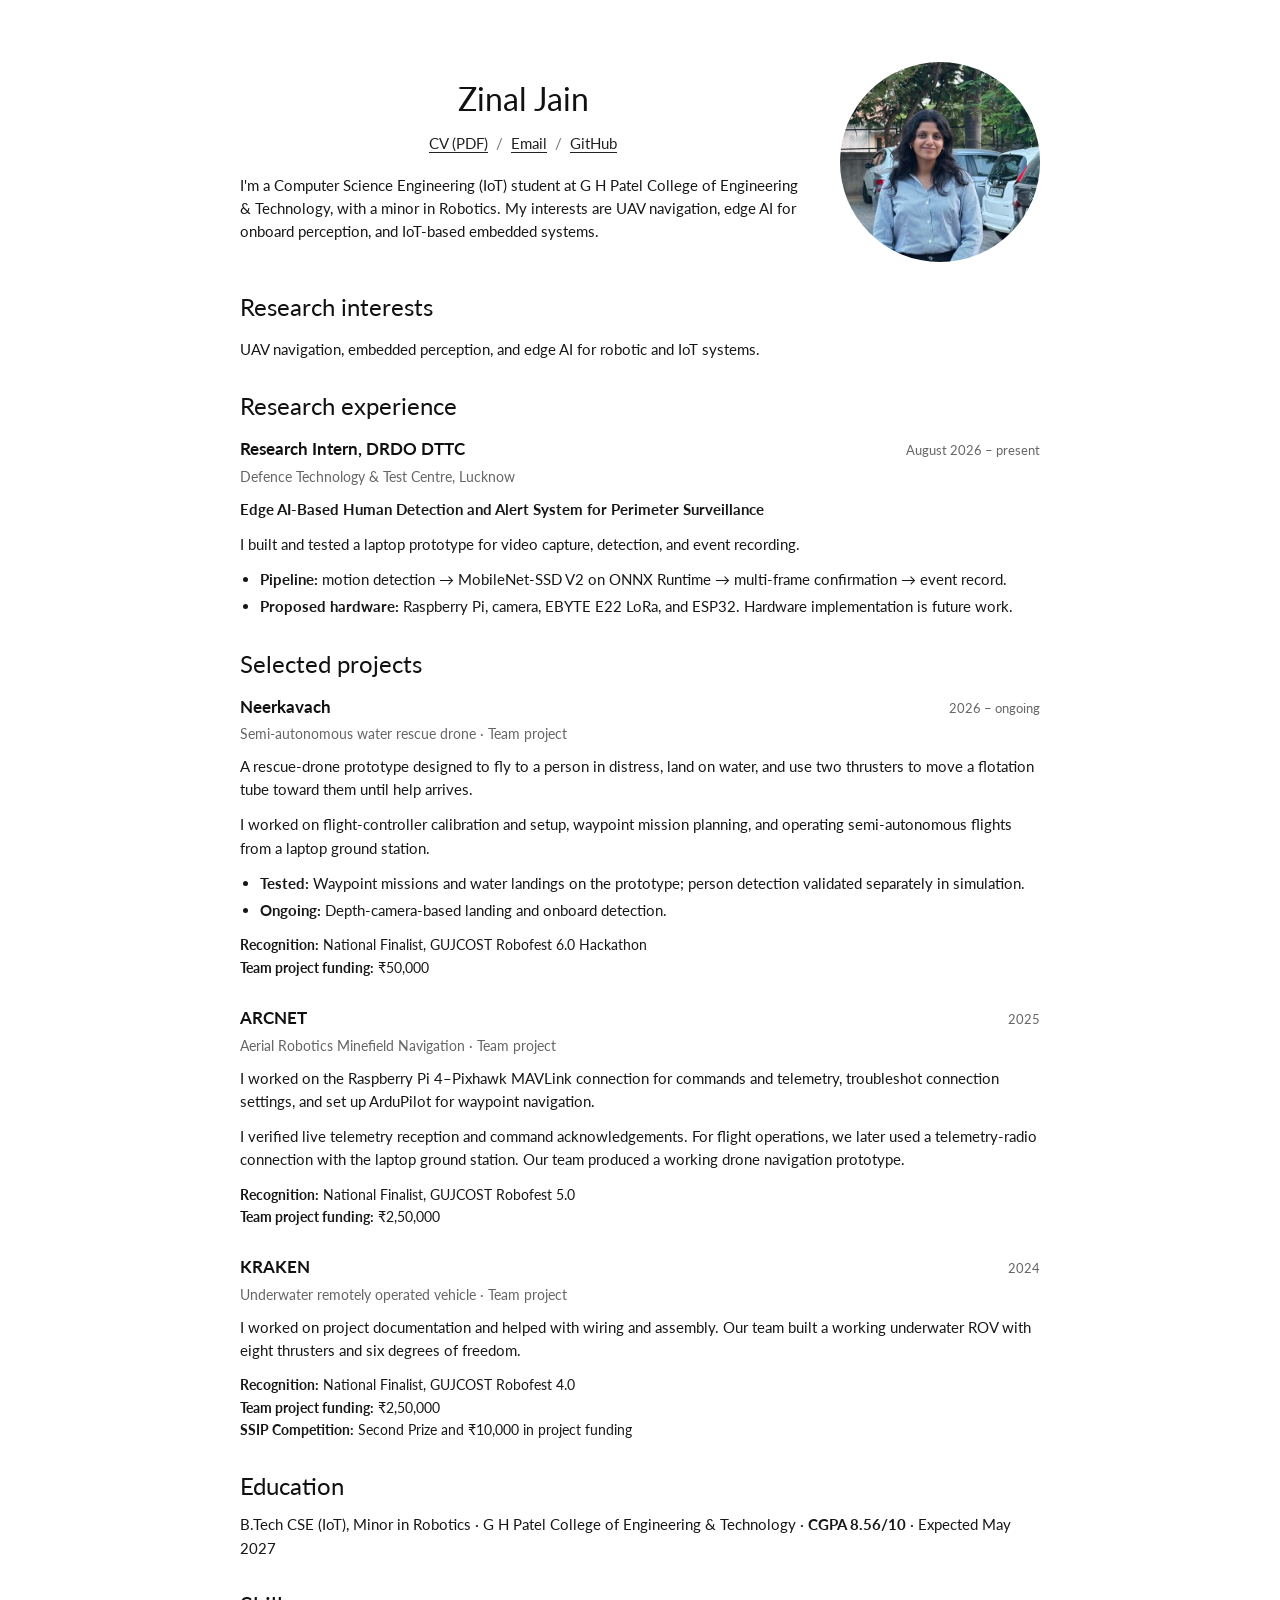
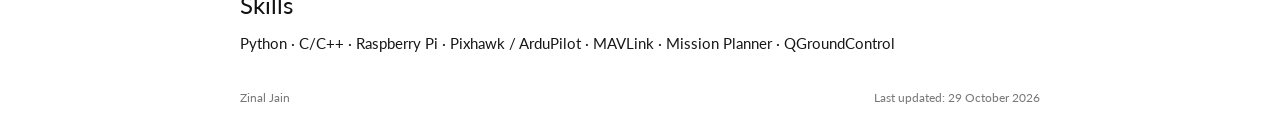
==== index.html @ 5409e368 "Publish academic portfolio" ====
<!doctype html>
<html lang="en"><head><meta charset="utf-8"><meta name="viewport" content="width=device-width, initial-scale=1"><title>Zinal Jain | Robotics, Embedded Systems &amp; IoT</title><meta name="description" content="Zinal Jain, Computer Science Engineering (IoT) student. Research experience in edge AI and projects in UAV navigation and underwater robotics."><link rel="preconnect" href="https://fonts.googleapis.com"><link rel="preconnect" href="https://fonts.gstatic.com" crossorigin><link href="https://fonts.googleapis.com/css2?family=Lato:wght@400;700&display=swap" rel="stylesheet"><link rel="stylesheet" href="style.css"></head>
<body><main>
<section class="intro" aria-label="About me"><div class="intro-text">
<h1>Zinal Jain</h1>
<div class="contact-links"><a href="Zinal_Jain_CV.pdf" download>CV (PDF)</a><span aria-hidden="true"> / </span><a href="mailto:zinalj1605@gmail.com">Email</a><span aria-hidden="true"> / </span><a href="https://github.com/zinaljain" target="_blank" rel="noopener noreferrer">GitHub</a></div>
<p>I'm a Computer Science Engineering (IoT) student at G H Patel College of Engineering &amp; Technology, with a minor in Robotics. My interests are UAV navigation, edge AI for onboard perception, and IoT-based embedded systems.</p>
</div><div class="portrait-frame"><img src="zinal-jain-original.jpg" alt="Zinal Jain" width="960" height="1280"></div></section>
<section><h2>Research interests</h2><p>UAV navigation, embedded perception, and edge AI for robotic and IoT systems.</p></section>
<section><h2>Research experience</h2>
<article><div class="entry-heading"><h3>Research Intern, DRDO DTTC</h3><span>August 2026 – present</span></div><p class="subheading">Defence Technology &amp; Test Centre, Lucknow</p>
<p><strong>Edge AI-Based Human Detection and Alert System for Perimeter Surveillance</strong></p>
<p>I built and tested a laptop prototype for video capture, detection, and event recording.</p>
<ul><li><strong>Pipeline:</strong> motion detection → MobileNet-SSD V2 on ONNX Runtime → multi-frame confirmation → event record.</li><li><strong>Proposed hardware:</strong> Raspberry Pi, camera, EBYTE E22 LoRa, and ESP32. Hardware implementation is future work.</li></ul></article></section>
<section><h2>Selected projects</h2>
<article><div class="entry-heading"><h3>Neerkavach</h3><span>2026 – ongoing</span></div><p class="subheading">Semi-autonomous water rescue drone · Team project</p>
<p>A rescue-drone prototype designed to fly to a person in distress, land on water, and use two thrusters to move a flotation tube toward them until help arrives.</p>
<p>I worked on flight-controller calibration and setup, waypoint mission planning, and operating semi-autonomous flights from a laptop ground station.</p>
<ul class="project-status"><li><strong>Tested:</strong> Waypoint missions and water landings on the prototype; person detection validated separately in simulation.</li><li><strong>Ongoing:</strong> Depth-camera-based landing and onboard detection.</li></ul>
<p class="recognition"><strong>Recognition:</strong> National Finalist, GUJCOST Robofest 6.0 Hackathon<br><strong>Team project funding:</strong> ₹50,000</p></article>
<article><div class="entry-heading"><h3>ARCNET</h3><span>2025</span></div><p class="subheading">Aerial Robotics Minefield Navigation · Team project</p>
<p>I worked on the Raspberry Pi 4–Pixhawk MAVLink connection for commands and telemetry, troubleshot connection settings, and set up ArduPilot for waypoint navigation.</p>
<p>I verified live telemetry reception and command acknowledgements. For flight operations, we later used a telemetry-radio connection with the laptop ground station. Our team produced a working drone navigation prototype.</p>
<p class="recognition"><strong>Recognition:</strong> National Finalist, GUJCOST Robofest 5.0<br><strong>Team project funding:</strong> ₹2,50,000</p></article>
<article><div class="entry-heading"><h3>KRAKEN</h3><span>2024</span></div><p class="subheading">Underwater remotely operated vehicle · Team project</p>
<p>I worked on project documentation and helped with wiring and assembly. Our team built a working underwater ROV with eight thrusters and six degrees of freedom.</p>
<p class="recognition"><strong>Recognition:</strong> National Finalist, GUJCOST Robofest 4.0<br><strong>Team project funding:</strong> ₹2,50,000<br><strong>SSIP Competition:</strong> Second Prize and ₹10,000 in project funding</p></article></section>
<section class="compact"><h2>Education</h2><p>B.Tech CSE (IoT), Minor in Robotics · G H Patel College of Engineering &amp; Technology · <strong>CGPA 8.56/10</strong> · Expected May 2027</p></section>
<section class="compact"><h2>Skills</h2><p>Python · C/C++ · Raspberry Pi · Pixhawk / ArduPilot · MAVLink · Mission Planner · QGroundControl</p></section>
</main><footer><span>Zinal Jain</span><span>Last updated: 29 October 2026</span></footer></body></html>
---- style.css ----
*{box-sizing:border-box}html{color-scheme:light}body{background:#fff;color:#171717;margin:0;font:15px/1.55 Lato,Verdana,Helvetica,Arial,sans-serif}main{width:min(100%,850px);margin:62px auto 34px;padding:0 25px}h1,h2,h3{font-weight:400;color:#111}h1{font-size:32px;line-height:1.2;margin:0 0 13px;text-align:center}h2{font-size:24px;line-height:1.25;margin:0 0 16px}h3{font-size:17px;font-weight:700;line-height:1.45;margin:0 0 4px}p{margin:0 0 12px}a,a:visited{color:#222;text-decoration:underline;text-underline-offset:3px;text-decoration-thickness:1px}a:hover{color:#555}a:focus-visible{outline:2px solid #555;outline-offset:4px}.intro{display:grid;grid-template-columns:minmax(0,1fr) 200px;gap:34px;align-items:center;margin-bottom:30px}.intro-text p:last-child{margin:0}.contact-links{display:flex;justify-content:center;align-items:baseline;gap:8px;flex-wrap:wrap;margin:0 0 19px;font-size:15px}.contact-links span{color:#777}.portrait-frame{position:relative;width:200px;height:200px;overflow:hidden;border-radius:50%}.portrait-frame img{width:100%;height:100%;object-fit:cover;transform:scale(2);transform-origin:47% 62%}section{margin-bottom:30px}.entry-heading{display:flex;justify-content:space-between;align-items:baseline;gap:20px}.entry-heading>span{font-size:13px;color:#666;white-space:nowrap}.subheading{font-size:14px;color:#656565;margin-bottom:10px}article{margin-bottom:27px}article:last-child{margin-bottom:0}ul{padding-left:20px;margin:0 0 12px}li{margin-bottom:4px}.recognition{font-size:14px;margin:12px 0 0;line-height:1.6}.recognition strong{font-weight:700}.compact h2{margin-bottom:12px}.certifications{font-size:13px;color:#555}.compact p:last-child{margin-bottom:0}footer{width:min(100%,850px);margin:0 auto;padding:0 25px 26px;display:flex;justify-content:space-between;gap:16px;flex-wrap:wrap;color:#777;font-size:12px}@media(max-width:650px){main{margin:28px auto 25px;padding:0 22px}.intro{grid-template-columns:1fr;gap:19px;margin-bottom:25px}.intro-text{order:2}.portrait-frame{order:1;width:155px;height:155px;margin:auto}h1{font-size:30px}.contact-links{margin-bottom:17px}.entry-heading{display:block}.entry-heading>span{display:block;margin-bottom:6px}.subheading{margin-bottom:10px}h2{font-size:22px}.intro p{font-size:15px}.recognition{font-size:13px}footer{padding:0 22px 22px}.compact p{overflow-wrap:anywhere}}@media print{main{margin-top:20px}article{break-inside:avoid}a{color:inherit}}
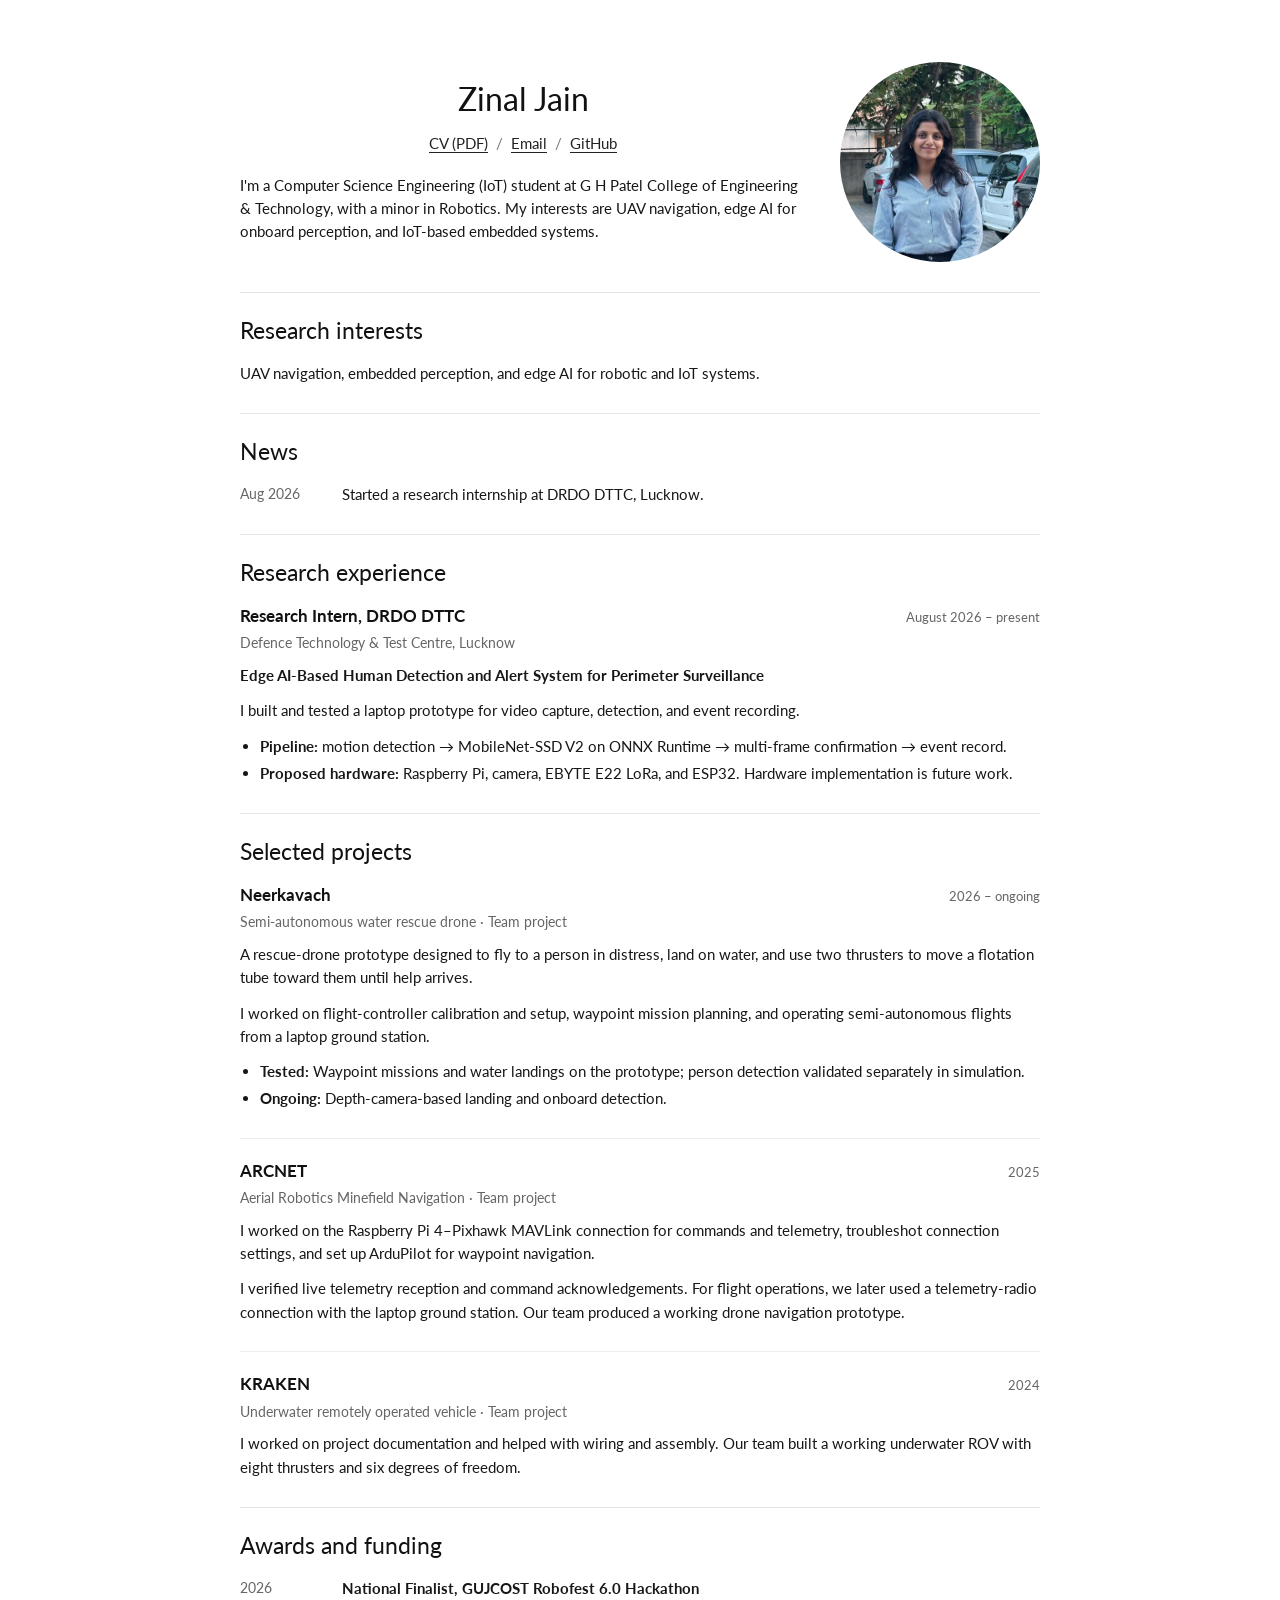
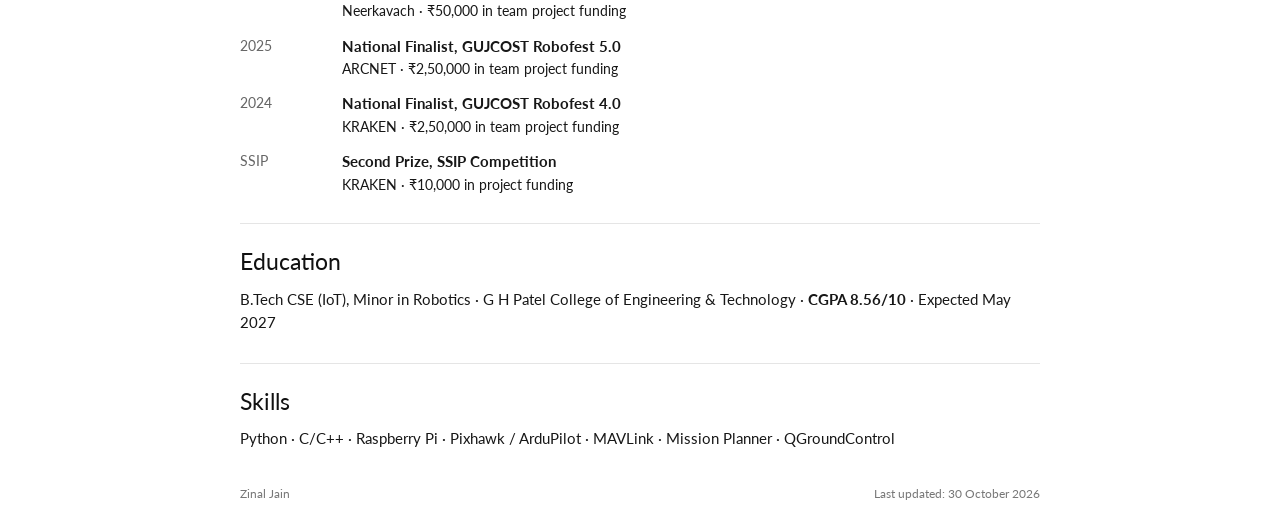
==== commit 40fd2c0c: "Separate news, projects, awards and funding" ====
--- a/index.html
+++ b/index.html
@@ -7,6 +7,8 @@
 <p>I'm a Computer Science Engineering (IoT) student at G H Patel College of Engineering &amp; Technology, with a minor in Robotics. My interests are UAV navigation, edge AI for onboard perception, and IoT-based embedded systems.</p>
 </div><div class="portrait-frame"><img src="zinal-jain-original.jpg" alt="Zinal Jain" width="960" height="1280"></div></section>
 <section><h2>Research interests</h2><p>UAV navigation, embedded perception, and edge AI for robotic and IoT systems.</p></section>
+<section class="news" aria-labelledby="news-heading"><h2 id="news-heading">News</h2>
+<dl class="dated-list"><div><dt>Aug 2026</dt><dd>Started a research internship at DRDO DTTC, Lucknow.</dd></div></dl></section>
 <section><h2>Research experience</h2>
 <article><div class="entry-heading"><h3>Research Intern, DRDO DTTC</h3><span>August 2026 – present</span></div><p class="subheading">Defence Technology &amp; Test Centre, Lucknow</p>
 <p><strong>Edge AI-Based Human Detection and Alert System for Perimeter Surveillance</strong></p>
@@ -17,16 +19,24 @@
 <p>A rescue-drone prototype designed to fly to a person in distress, land on water, and use two thrusters to move a flotation tube toward them until help arrives.</p>
 <p>I worked on flight-controller calibration and setup, waypoint mission planning, and operating semi-autonomous flights from a laptop ground station.</p>
 <ul class="project-status"><li><strong>Tested:</strong> Waypoint missions and water landings on the prototype; person detection validated separately in simulation.</li><li><strong>Ongoing:</strong> Depth-camera-based landing and onboard detection.</li></ul>
-<p class="recognition"><strong>Recognition:</strong> National Finalist, GUJCOST Robofest 6.0 Hackathon<br><strong>Team project funding:</strong> ₹50,000</p></article>
+</article>
 <article><div class="entry-heading"><h3>ARCNET</h3><span>2025</span></div><p class="subheading">Aerial Robotics Minefield Navigation · Team project</p>
 <p>I worked on the Raspberry Pi 4–Pixhawk MAVLink connection for commands and telemetry, troubleshot connection settings, and set up ArduPilot for waypoint navigation.</p>
 <p>I verified live telemetry reception and command acknowledgements. For flight operations, we later used a telemetry-radio connection with the laptop ground station. Our team produced a working drone navigation prototype.</p>
-<p class="recognition"><strong>Recognition:</strong> National Finalist, GUJCOST Robofest 5.0<br><strong>Team project funding:</strong> ₹2,50,000</p></article>
+</article>
 <article><div class="entry-heading"><h3>KRAKEN</h3><span>2024</span></div><p class="subheading">Underwater remotely operated vehicle · Team project</p>
 <p>I worked on project documentation and helped with wiring and assembly. Our team built a working underwater ROV with eight thrusters and six degrees of freedom.</p>
-<p class="recognition"><strong>Recognition:</strong> National Finalist, GUJCOST Robofest 4.0<br><strong>Team project funding:</strong> ₹2,50,000<br><strong>SSIP Competition:</strong> Second Prize and ₹10,000 in project funding</p></article></section>
+</article></section>
+<section aria-labelledby="awards-heading"><h2 id="awards-heading">Awards and funding</h2>
+<dl class="dated-list awards">
+<div><dt>2026</dt><dd><strong>National Finalist, GUJCOST Robofest 6.0 Hackathon</strong><br>Neerkavach · ₹50,000 in team project funding</dd></div>
+<div><dt>2025</dt><dd><strong>National Finalist, GUJCOST Robofest 5.0</strong><br>ARCNET · ₹2,50,000 in team project funding</dd></div>
+<div><dt>2024</dt><dd><strong>National Finalist, GUJCOST Robofest 4.0</strong><br>KRAKEN · ₹2,50,000 in team project funding</dd></div>
+<div><dt>SSIP</dt><dd><strong>Second Prize, SSIP Competition</strong><br>KRAKEN · ₹10,000 in project funding</dd></div>
+</dl></section>
 <section class="compact"><h2>Education</h2><p>B.Tech CSE (IoT), Minor in Robotics · G H Patel College of Engineering &amp; Technology · <strong>CGPA 8.56/10</strong> · Expected May 2027</p></section>
 <section class="compact"><h2>Skills</h2><p>Python · C/C++ · Raspberry Pi · Pixhawk / ArduPilot · MAVLink · Mission Planner · QGroundControl</p></section>
-</main><footer><span>Zinal Jain</span><span>Last updated: 29 October 2026</span></footer></body></html>
+</main><footer><span>Zinal Jain</span><span>Last updated: 30 October 2026</span></footer></body></html>
 
 
+
--- a/style.css
+++ b/style.css
@@ -1 +1,8 @@
 *{box-sizing:border-box}html{color-scheme:light}body{background:#fff;color:#171717;margin:0;font:15px/1.55 Lato,Verdana,Helvetica,Arial,sans-serif}main{width:min(100%,850px);margin:62px auto 34px;padding:0 25px}h1,h2,h3{font-weight:400;color:#111}h1{font-size:32px;line-height:1.2;margin:0 0 13px;text-align:center}h2{font-size:24px;line-height:1.25;margin:0 0 16px}h3{font-size:17px;font-weight:700;line-height:1.45;margin:0 0 4px}p{margin:0 0 12px}a,a:visited{color:#222;text-decoration:underline;text-underline-offset:3px;text-decoration-thickness:1px}a:hover{color:#555}a:focus-visible{outline:2px solid #555;outline-offset:4px}.intro{display:grid;grid-template-columns:minmax(0,1fr) 200px;gap:34px;align-items:center;margin-bottom:30px}.intro-text p:last-child{margin:0}.contact-links{display:flex;justify-content:center;align-items:baseline;gap:8px;flex-wrap:wrap;margin:0 0 19px;font-size:15px}.contact-links span{color:#777}.portrait-frame{position:relative;width:200px;height:200px;overflow:hidden;border-radius:50%}.portrait-frame img{width:100%;height:100%;object-fit:cover;transform:scale(2);transform-origin:47% 62%}section{margin-bottom:30px}.entry-heading{display:flex;justify-content:space-between;align-items:baseline;gap:20px}.entry-heading>span{font-size:13px;color:#666;white-space:nowrap}.subheading{font-size:14px;color:#656565;margin-bottom:10px}article{margin-bottom:27px}article:last-child{margin-bottom:0}ul{padding-left:20px;margin:0 0 12px}li{margin-bottom:4px}.recognition{font-size:14px;margin:12px 0 0;line-height:1.6}.recognition strong{font-weight:700}.compact h2{margin-bottom:12px}.certifications{font-size:13px;color:#555}.compact p:last-child{margin-bottom:0}footer{width:min(100%,850px);margin:0 auto;padding:0 25px 26px;display:flex;justify-content:space-between;gap:16px;flex-wrap:wrap;color:#777;font-size:12px}@media(max-width:650px){main{margin:28px auto 25px;padding:0 22px}.intro{grid-template-columns:1fr;gap:19px;margin-bottom:25px}.intro-text{order:2}.portrait-frame{order:1;width:155px;height:155px;margin:auto}h1{font-size:30px}.contact-links{margin-bottom:17px}.entry-heading{display:block}.entry-heading>span{display:block;margin-bottom:6px}.subheading{margin-bottom:10px}h2{font-size:22px}.intro p{font-size:15px}.recognition{font-size:13px}footer{padding:0 22px 22px}.compact p{overflow-wrap:anywhere}}@media print{main{margin-top:20px}article{break-inside:avoid}a{color:inherit}}
+
+/* Separate section types while keeping the academic layout plain. */
+main>section:not(.intro){padding-top:23px;border-top:1px solid #e5e5e5;margin-bottom:28px}
+h2{font-size:23px;font-weight:400;margin-bottom:17px}
+article+article{padding-top:20px;border-top:1px solid #ededed}
+.dated-list{margin:0}.dated-list>div{display:grid;grid-template-columns:85px minmax(0,1fr);gap:17px;margin-bottom:13px}.dated-list>div:last-child{margin-bottom:0}.dated-list dt{color:#666;font-size:14px;font-variant-numeric:tabular-nums}.dated-list dd{margin:0}.awards dd{font-size:14px}.awards dd strong{font-size:15px;font-weight:700}
+@media(max-width:650px){main>section:not(.intro){padding-top:21px;margin-bottom:24px}.dated-list>div{grid-template-columns:68px minmax(0,1fr);gap:10px}.dated-list dt{font-size:13px}h2{font-size:22px}}
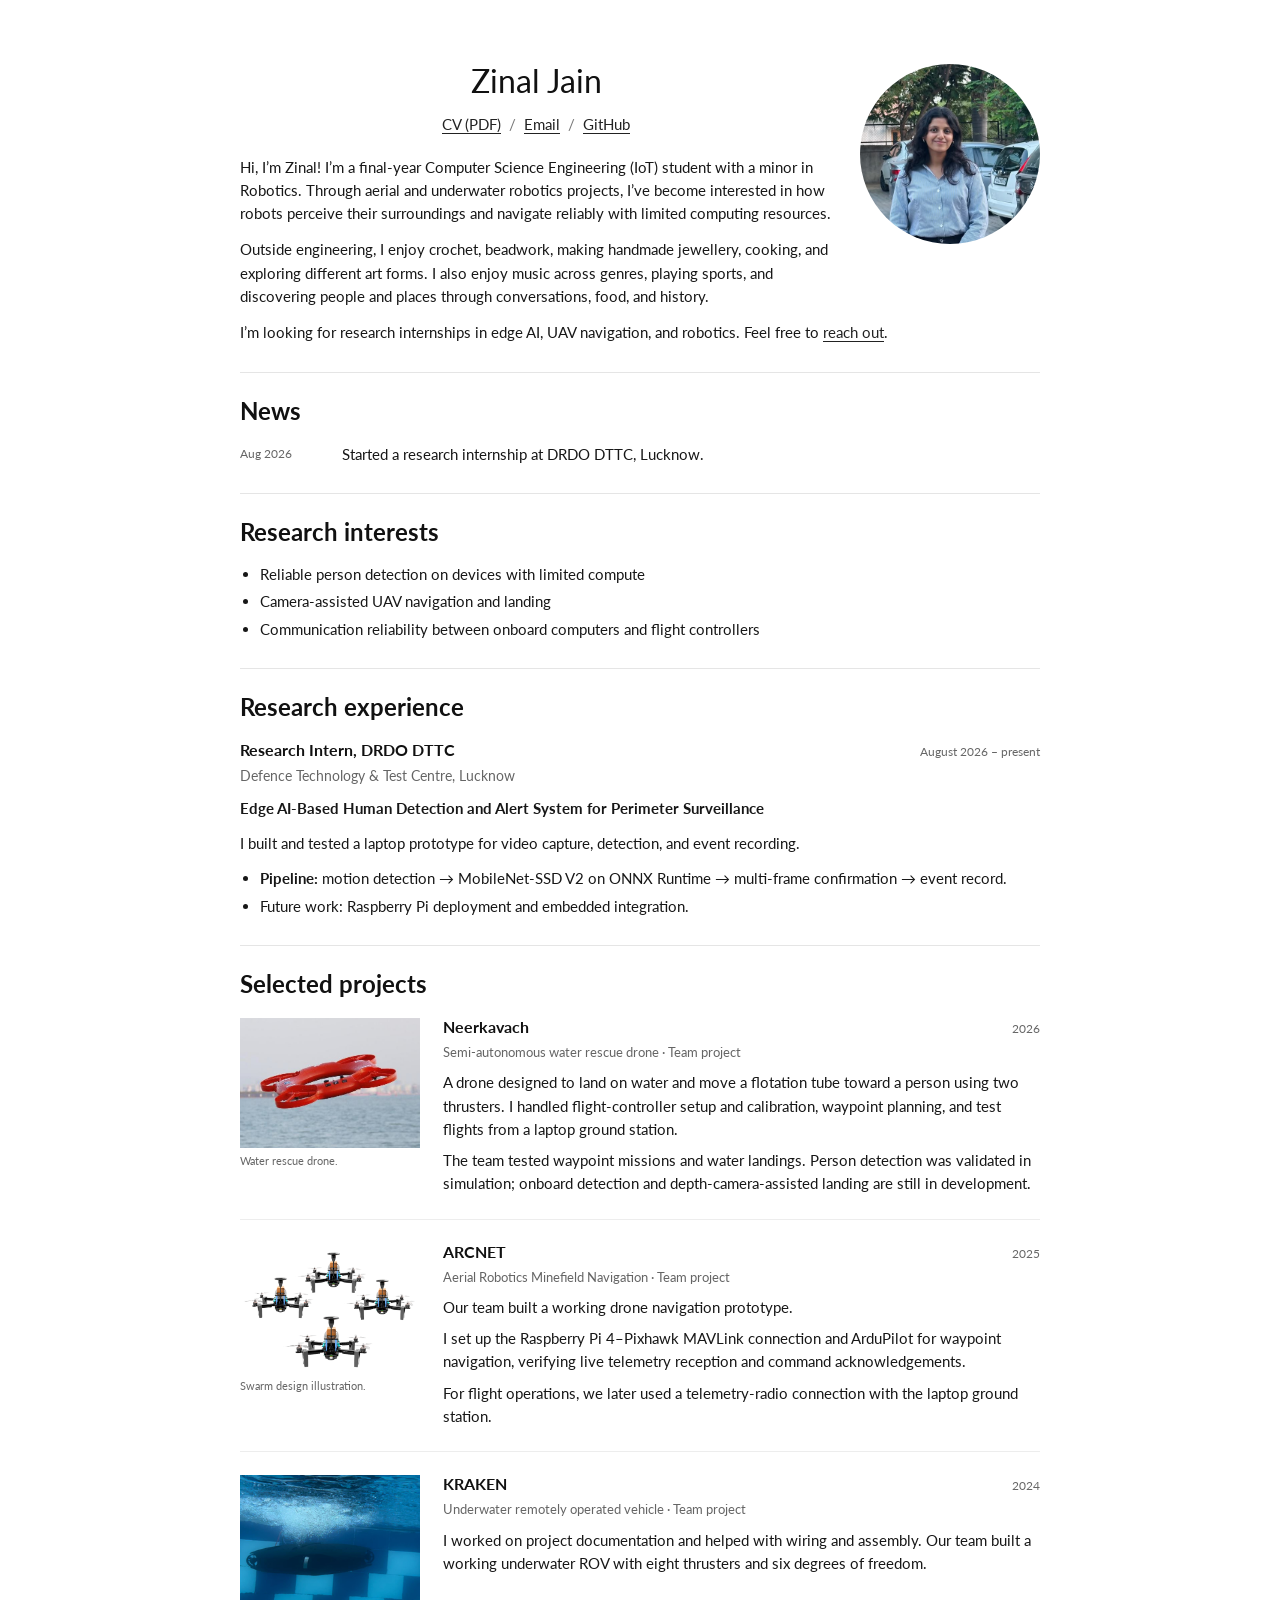
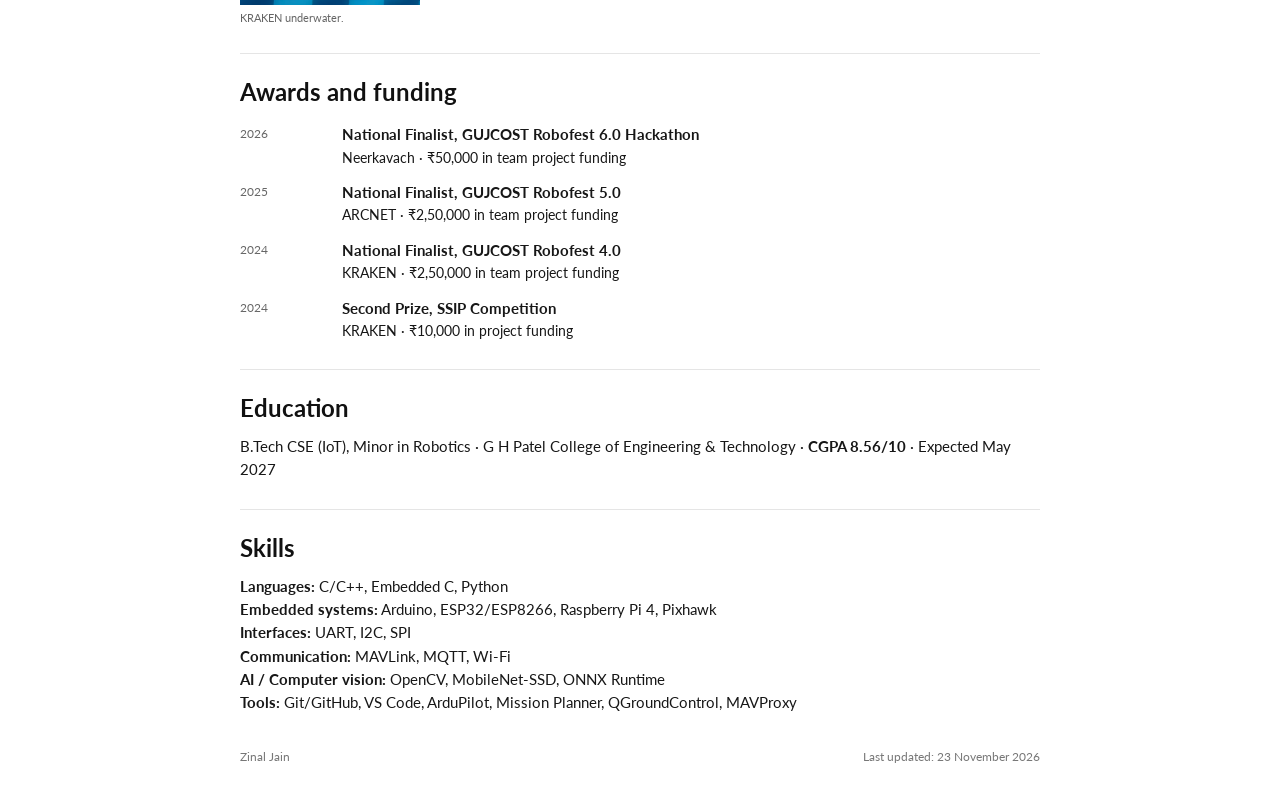
==== commit 6f6b4ad9: "Add files via upload" ====
--- a/index.html
+++ b/index.html
@@ -1,42 +1,83 @@
 <!doctype html>
-<html lang="en"><head><meta charset="utf-8"><meta name="viewport" content="width=device-width, initial-scale=1"><title>Zinal Jain | Robotics, Embedded Systems &amp; IoT</title><meta name="description" content="Zinal Jain, Computer Science Engineering (IoT) student. Research experience in edge AI and projects in UAV navigation and underwater robotics."><link rel="preconnect" href="https://fonts.googleapis.com"><link rel="preconnect" href="https://fonts.gstatic.com" crossorigin><link href="https://fonts.googleapis.com/css2?family=Lato:wght@400;700&display=swap" rel="stylesheet"><link rel="stylesheet" href="style.css"></head>
+<html lang="en"><head><meta charset="utf-8"><meta name="viewport" content="width=device-width, initial-scale=1"><title>Zinal Jain | Robotics, Embedded Systems &amp; IoT</title><meta name="description" content="Zinal Jain, Computer Science Engineering (IoT) student. Research experience in edge AI and projects in UAV navigation and underwater robotics."><link rel="preconnect" href="https://fonts.googleapis.com"><link rel="preconnect" href="https://fonts.gstatic.com" crossorigin><link href="https://fonts.googleapis.com/css2?family=Lato:wght@400;700&display=swap" rel="stylesheet"><link rel="stylesheet" href="style.css?v=20261123-header3"></head>
 <body><main>
-<section class="intro" aria-label="About me"><div class="intro-text">
+<section class="intro" aria-label="About me"><div class="portrait-frame"><img src="zinal-jain-original.jpg" alt="Zinal Jain" width="960" height="1280"></div><div class="intro-text">
 <h1>Zinal Jain</h1>
 <div class="contact-links"><a href="Zinal_Jain_CV.pdf" download>CV (PDF)</a><span aria-hidden="true"> / </span><a href="mailto:zinalj1605@gmail.com">Email</a><span aria-hidden="true"> / </span><a href="https://github.com/zinaljain" target="_blank" rel="noopener noreferrer">GitHub</a></div>
-<p>I'm a Computer Science Engineering (IoT) student at G H Patel College of Engineering &amp; Technology, with a minor in Robotics. My interests are UAV navigation, edge AI for onboard perception, and IoT-based embedded systems.</p>
-</div><div class="portrait-frame"><img src="zinal-jain-original.jpg" alt="Zinal Jain" width="960" height="1280"></div></section>
-<section><h2>Research interests</h2><p>UAV navigation, embedded perception, and edge AI for robotic and IoT systems.</p></section>
+<p>Hi, I’m Zinal! I’m a final-year Computer Science Engineering (IoT) student with a minor in Robotics. Through aerial and underwater robotics projects, I’ve become interested in how robots perceive their surroundings and navigate reliably with limited computing resources.</p>
+<p>Outside engineering, I enjoy crochet, beadwork, making handmade jewellery, cooking, and exploring different art forms. I also enjoy music across genres, playing sports, and discovering people and places through conversations, food, and history.</p>
+<p>I’m looking for research internships in edge AI, UAV navigation, and robotics. Feel free to <a href="mailto:zinalj1605@gmail.com">reach out</a>.</p>
+</div></section>
+
 <section class="news" aria-labelledby="news-heading"><h2 id="news-heading">News</h2>
 <dl class="dated-list"><div><dt>Aug 2026</dt><dd>Started a research internship at DRDO DTTC, Lucknow.</dd></div></dl></section>
+<section><h2>Research interests</h2>
+<ul>
+  <li>Reliable person detection on devices with limited compute</li>
+  <li>Camera-assisted UAV navigation and landing</li>
+  <li>Communication reliability between onboard computers and flight controllers</li>
+</ul></section>
 <section><h2>Research experience</h2>
 <article><div class="entry-heading"><h3>Research Intern, DRDO DTTC</h3><span>August 2026 – present</span></div><p class="subheading">Defence Technology &amp; Test Centre, Lucknow</p>
 <p><strong>Edge AI-Based Human Detection and Alert System for Perimeter Surveillance</strong></p>
 <p>I built and tested a laptop prototype for video capture, detection, and event recording.</p>
-<ul><li><strong>Pipeline:</strong> motion detection → MobileNet-SSD V2 on ONNX Runtime → multi-frame confirmation → event record.</li><li><strong>Proposed hardware:</strong> Raspberry Pi, camera, EBYTE E22 LoRa, and ESP32. Hardware implementation is future work.</li></ul></article></section>
-<section><h2>Selected projects</h2>
-<article><div class="entry-heading"><h3>Neerkavach</h3><span>2026 – ongoing</span></div><p class="subheading">Semi-autonomous water rescue drone · Team project</p>
-<p>A rescue-drone prototype designed to fly to a person in distress, land on water, and use two thrusters to move a flotation tube toward them until help arrives.</p>
-<p>I worked on flight-controller calibration and setup, waypoint mission planning, and operating semi-autonomous flights from a laptop ground station.</p>
-<ul class="project-status"><li><strong>Tested:</strong> Waypoint missions and water landings on the prototype; person detection validated separately in simulation.</li><li><strong>Ongoing:</strong> Depth-camera-based landing and onboard detection.</li></ul>
-</article>
-<article><div class="entry-heading"><h3>ARCNET</h3><span>2025</span></div><p class="subheading">Aerial Robotics Minefield Navigation · Team project</p>
-<p>I worked on the Raspberry Pi 4–Pixhawk MAVLink connection for commands and telemetry, troubleshot connection settings, and set up ArduPilot for waypoint navigation.</p>
-<p>I verified live telemetry reception and command acknowledgements. For flight operations, we later used a telemetry-radio connection with the laptop ground station. Our team produced a working drone navigation prototype.</p>
-</article>
-<article><div class="entry-heading"><h3>KRAKEN</h3><span>2024</span></div><p class="subheading">Underwater remotely operated vehicle · Team project</p>
-<p>I worked on project documentation and helped with wiring and assembly. Our team built a working underwater ROV with eight thrusters and six degrees of freedom.</p>
-</article></section>
+<ul><li><strong>Pipeline:</strong> motion detection → MobileNet-SSD V2 on ONNX Runtime → multi-frame confirmation → event record.</li><li>Future work: Raspberry Pi deployment and embedded integration.</li></ul></article></section>
+
+<section aria-labelledby="projects-heading">
+  <h2 id="projects-heading">Selected projects</h2>
+  <article class="project">
+    <figure>
+      <img src="neerkavach.png" alt="Red Neerkavach water rescue drone shown above water" width="537" height="498" loading="lazy">
+      <figcaption>Water rescue drone.</figcaption>
+    </figure>
+    <div>
+      <div class="entry-heading"><h3>Neerkavach</h3><span>2026</span></div>
+      <p class="subheading">Semi-autonomous water rescue drone · Team project</p>
+      <p>A drone designed to land on water and move a flotation tube toward a person using two thrusters. I handled flight-controller setup and calibration, waypoint planning, and test flights from a laptop ground station.</p>
+      <p>The team tested waypoint missions and water landings. Person detection was validated in simulation; onboard detection and depth-camera-assisted landing are still in development.</p>
+    </div>
+  </article>
+  <article class="project">
+    <figure>
+      <img src="arcnet.png" alt="ARCNET design illustration showing four drones in formation" width="601" height="451" loading="lazy">
+      <figcaption>Swarm design illustration.</figcaption>
+    </figure>
+    <div>
+      <div class="entry-heading"><h3>ARCNET</h3><span>2025</span></div>
+      <p class="subheading">Aerial Robotics Minefield Navigation · Team project</p>
+      <p>Our team built a working drone navigation prototype.</p>
+      <p>I set up the Raspberry Pi 4–Pixhawk MAVLink connection and ArduPilot for waypoint navigation, verifying live telemetry reception and command acknowledgements.</p>
+      <p>For flight operations, we later used a telemetry-radio connection with the laptop ground station.</p>
+    </div>
+  </article>
+  <article class="project">
+    <figure>
+      <img src="kraken-underwater.png" alt="KRAKEN underwater ROV submerged in a pool" width="445" height="192" loading="lazy">
+      <figcaption>KRAKEN underwater.</figcaption>
+    </figure>
+    <div>
+      <div class="entry-heading"><h3>KRAKEN</h3><span>2024</span></div>
+      <p class="subheading">Underwater remotely operated vehicle · Team project</p>
+      <p>I worked on project documentation and helped with wiring and assembly. Our team built a working underwater ROV with eight thrusters and six degrees of freedom.</p>
+    </div>
+  </article>
+</section>
 <section aria-labelledby="awards-heading"><h2 id="awards-heading">Awards and funding</h2>
 <dl class="dated-list awards">
 <div><dt>2026</dt><dd><strong>National Finalist, GUJCOST Robofest 6.0 Hackathon</strong><br>Neerkavach · ₹50,000 in team project funding</dd></div>
 <div><dt>2025</dt><dd><strong>National Finalist, GUJCOST Robofest 5.0</strong><br>ARCNET · ₹2,50,000 in team project funding</dd></div>
 <div><dt>2024</dt><dd><strong>National Finalist, GUJCOST Robofest 4.0</strong><br>KRAKEN · ₹2,50,000 in team project funding</dd></div>
-<div><dt>SSIP</dt><dd><strong>Second Prize, SSIP Competition</strong><br>KRAKEN · ₹10,000 in project funding</dd></div>
+<div><dt>2024</dt><dd><strong>Second Prize, SSIP Competition</strong><br>KRAKEN · ₹10,000 in project funding</dd></div>
 </dl></section>
 <section class="compact"><h2>Education</h2><p>B.Tech CSE (IoT), Minor in Robotics · G H Patel College of Engineering &amp; Technology · <strong>CGPA 8.56/10</strong> · Expected May 2027</p></section>
-<section class="compact"><h2>Skills</h2><p>Python · C/C++ · Raspberry Pi · Pixhawk / ArduPilot · MAVLink · Mission Planner · QGroundControl</p></section>
-</main><footer><span>Zinal Jain</span><span>Last updated: 30 October 2026</span></footer></body></html>
+<section class="compact"><h2>Skills</h2>
+<p><strong>Languages:</strong> C/C++, Embedded C, Python<br>
+<strong>Embedded systems:</strong> Arduino, ESP32/ESP8266, Raspberry Pi 4, Pixhawk<br>
+<strong>Interfaces:</strong> UART, I2C, SPI<br>
+<strong>Communication:</strong> MAVLink, MQTT, Wi-Fi<br>
+<strong>AI / Computer vision:</strong> OpenCV, MobileNet-SSD, ONNX Runtime<br>
+<strong>Tools:</strong> Git/GitHub, VS Code, ArduPilot, Mission Planner, QGroundControl, MAVProxy</p></section>
+</main><footer><span>Zinal Jain</span><span>Last updated: 23 November 2026</span></footer></body></html>
 
 
 
--- a/style.css
+++ b/style.css
@@ -6,3 +6,115 @@
 article+article{padding-top:20px;border-top:1px solid #ededed}
 .dated-list{margin:0}.dated-list>div{display:grid;grid-template-columns:85px minmax(0,1fr);gap:17px;margin-bottom:13px}.dated-list>div:last-child{margin-bottom:0}.dated-list dt{color:#666;font-size:14px;font-variant-numeric:tabular-nums}.dated-list dd{margin:0}.awards dd{font-size:14px}.awards dd strong{font-size:15px;font-weight:700}
 @media(max-width:650px){main>section:not(.intro){padding-top:21px;margin-bottom:24px}.dated-list>div{grid-template-columns:68px minmax(0,1fr);gap:10px}.dated-list dt{font-size:13px}h2{font-size:22px}}
+
+.project {
+  display: grid;
+  grid-template-columns: 210px minmax(0, 1fr);
+  gap: 24px;
+  align-items: start;
+}
+.project figure { margin: 0; }
+.project img { display: block; width: 100%; height: auto; }
+.project figcaption { margin-top: 7px; font-size: 12px; line-height: 1.45; color: #656565; }
+.project-figures { display: grid; gap: 15px; }
+.development { font-size: 14px; color: #555; }
+@media (max-width: 650px) {
+  .project { grid-template-columns: 1fr; gap: 16px; }
+  .project > figure, .project-figures { max-width: 340px; width: 100%; }
+}
+
+/* Compact academic project rows. */
+.project {
+  grid-template-columns: 180px minmax(0, 1fr);
+  gap: 23px;
+  margin-bottom: 23px;
+}
+.project > figure { padding-top: 3px; }
+.project img {
+  width: 180px;
+  height: 130px;
+  object-fit: contain;
+}
+.project img[src="neerkavach.png"] { object-fit: cover; object-position: center 54%; }
+.project img[src="kraken-underwater.png"] { object-fit: cover; }
+.project figcaption { font-size: 11px; margin-top: 5px; }
+.project p { margin-bottom: 8px; }
+.project p:last-child { margin-bottom: 0; }
+.project .subheading { margin-bottom: 9px; font-size: 13px; }
+.project h3 { font-size: 17px; }
+.project .entry-heading > span { font-size: 12px; }
+@media (max-width: 650px) {
+  .project { grid-template-columns: 1fr; gap: 12px; }
+  .project img { width: min(100%, 280px); height: 160px; }
+  .project > figure { max-width: 280px; }
+}
+
+/* Academic section hierarchy and flowing introduction. */
+.intro {
+  display: flow-root;
+  margin-bottom: 28px;
+}
+.intro .portrait-frame {
+  float: right;
+  margin: 2px 0 18px 30px;
+}
+.intro-text p { margin-bottom: 13px; }
+main > section:not(.intro) {
+  padding-top: 22px;
+  margin-bottom: 27px;
+}
+main > section > h2 {
+  font-size: 24px;
+  font-weight: 700;
+  line-height: 1.3;
+  margin-bottom: 16px;
+}
+.entry-heading h3 { font-size: 16px; font-weight: 700; }
+.entry-heading > span {
+  font-size: 12px;
+  line-height: 1.5;
+  font-variant-numeric: tabular-nums;
+}
+.dated-list dt {
+  font-size: 12px;
+  line-height: 1.8;
+  font-variant-numeric: tabular-nums;
+}
+@media (max-width: 650px) {
+  .intro .portrait-frame {
+    float: none;
+    margin: 0 auto 20px;
+  }
+  main > section > h2 { font-size: 22px; }
+  .entry-heading > span { margin-bottom: 5px; }
+}
+
+/* Keep the portrait out of the old two-column grid. */
+section.intro {
+  display: block;
+  width: 100%;
+}
+section.intro::after {
+  content: "";
+  display: block;
+  clear: both;
+}
+section.intro > .intro-text {
+  display: block;
+  width: auto;
+  min-width: 0;
+}
+section.intro > .portrait-frame {
+  float: right;
+  width: 180px;
+  height: 180px;
+  margin: 2px 0 18px 28px;
+}
+@media (max-width: 650px) {
+  section.intro > .portrait-frame {
+    float: none;
+    width: 150px;
+    height: 150px;
+    margin: 0 auto 20px;
+  }
+}
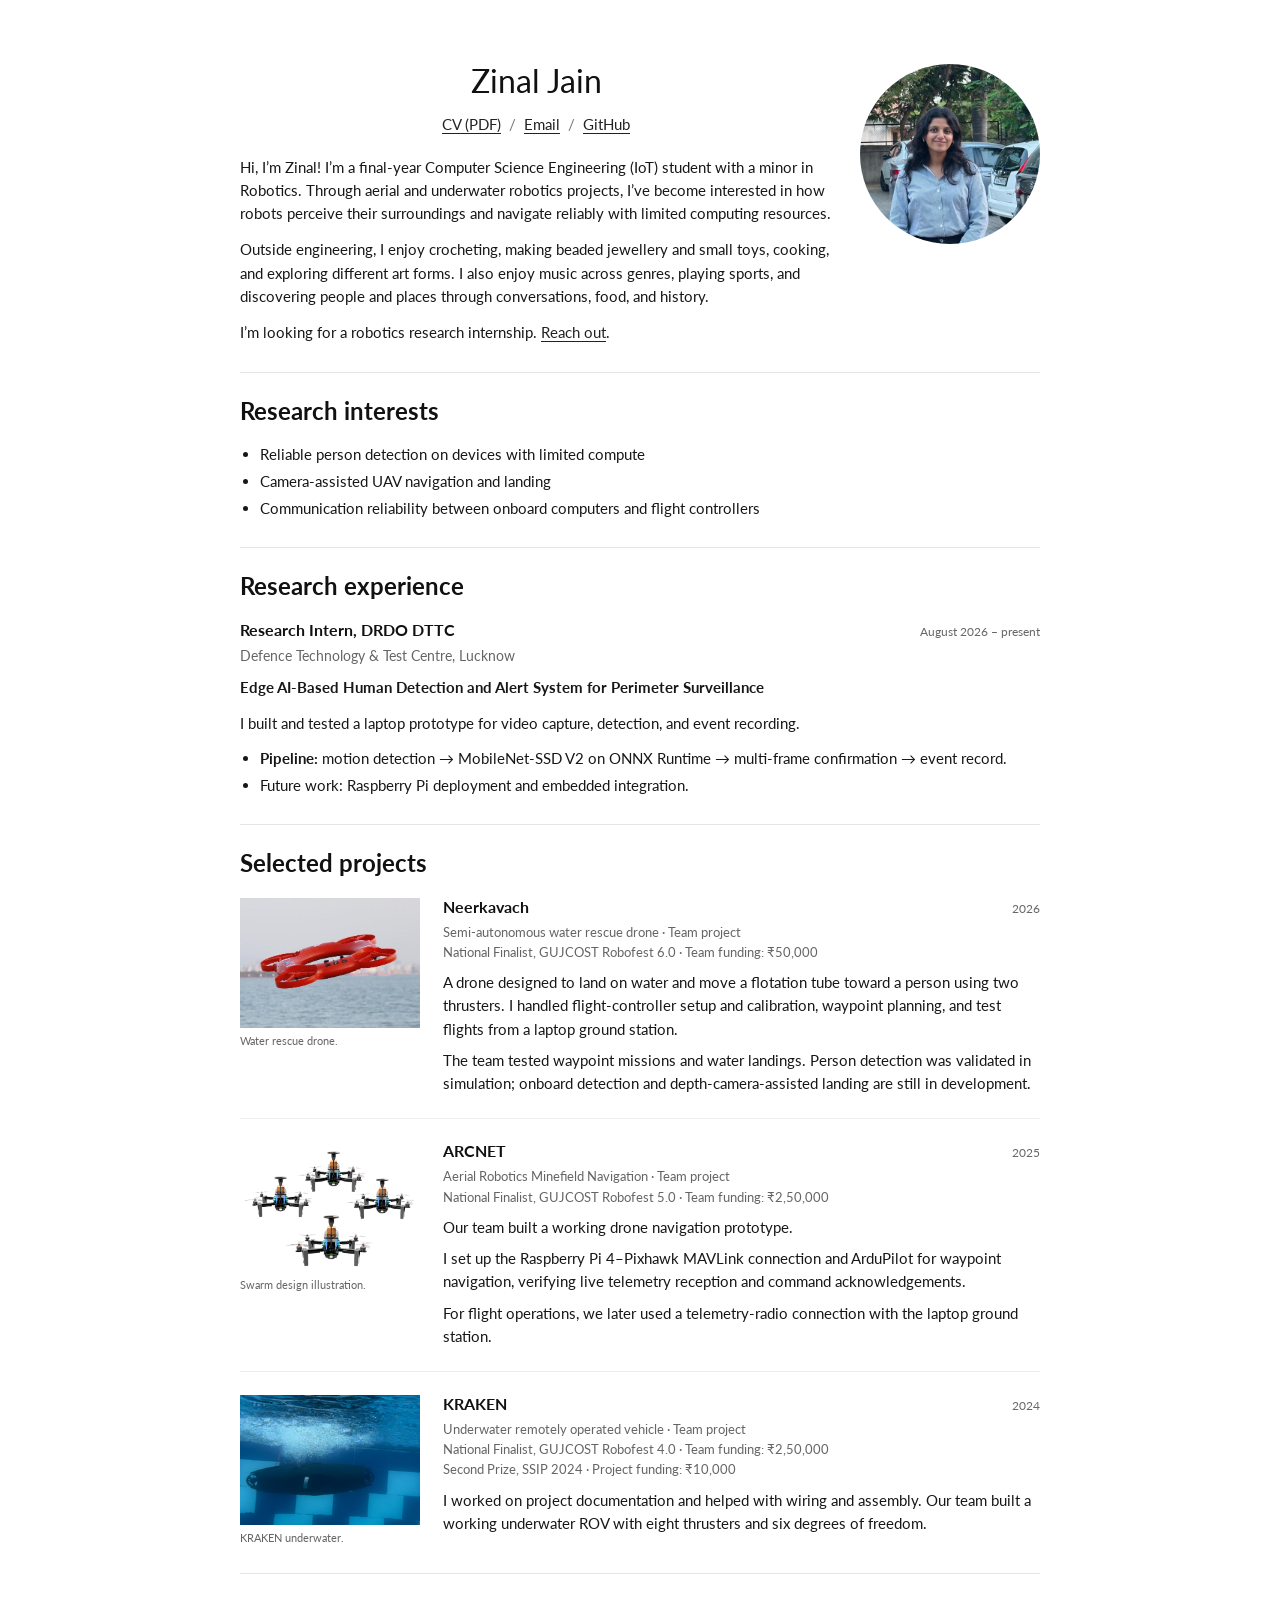
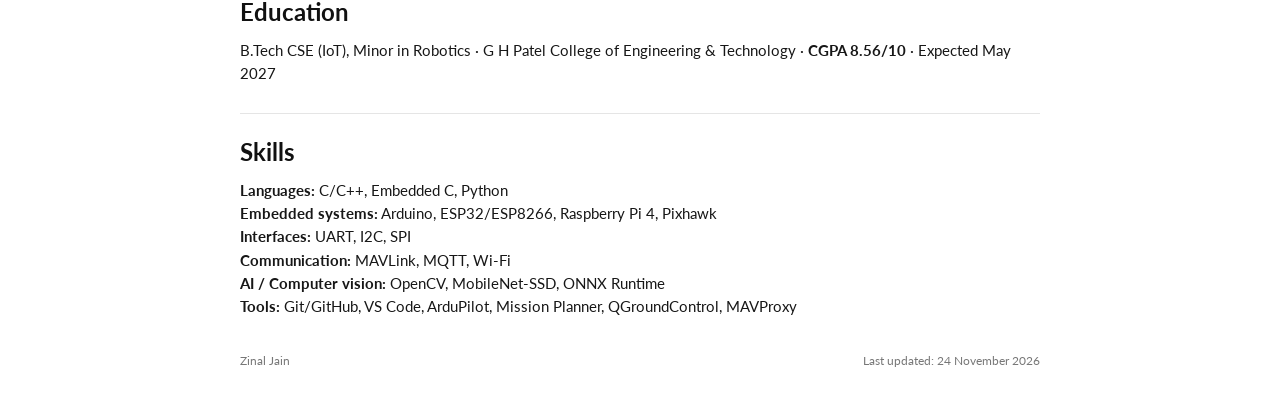
==== commit 92167226: "Simplify portfolio sections and update CV" ====
--- a/index.html
+++ b/index.html
@@ -1,16 +1,14 @@
 <!doctype html>
-<html lang="en"><head><meta charset="utf-8"><meta name="viewport" content="width=device-width, initial-scale=1"><title>Zinal Jain | Robotics, Embedded Systems &amp; IoT</title><meta name="description" content="Zinal Jain, Computer Science Engineering (IoT) student. Research experience in edge AI and projects in UAV navigation and underwater robotics."><link rel="preconnect" href="https://fonts.googleapis.com"><link rel="preconnect" href="https://fonts.gstatic.com" crossorigin><link href="https://fonts.googleapis.com/css2?family=Lato:wght@400;700&display=swap" rel="stylesheet"><link rel="stylesheet" href="style.css?v=20261123-header3"></head>
+<html lang="en"><head><meta charset="utf-8"><meta name="viewport" content="width=device-width, initial-scale=1"><title>Zinal Jain | Robotics, Embedded Systems &amp; IoT</title><meta name="description" content="Zinal Jain, Computer Science Engineering (IoT) student. Research experience in edge AI and projects in UAV navigation and underwater robotics."><link rel="preconnect" href="https://fonts.googleapis.com"><link rel="preconnect" href="https://fonts.gstatic.com" crossorigin><link href="https://fonts.googleapis.com/css2?family=Lato:wght@400;700&display=swap" rel="stylesheet"><link rel="stylesheet" href="style.css?v=20261124"></head>
 <body><main>
 <section class="intro" aria-label="About me"><div class="portrait-frame"><img src="zinal-jain-original.jpg" alt="Zinal Jain" width="960" height="1280"></div><div class="intro-text">
 <h1>Zinal Jain</h1>
 <div class="contact-links"><a href="Zinal_Jain_CV.pdf" download>CV (PDF)</a><span aria-hidden="true"> / </span><a href="mailto:zinalj1605@gmail.com">Email</a><span aria-hidden="true"> / </span><a href="https://github.com/zinaljain" target="_blank" rel="noopener noreferrer">GitHub</a></div>
 <p>Hi, I’m Zinal! I’m a final-year Computer Science Engineering (IoT) student with a minor in Robotics. Through aerial and underwater robotics projects, I’ve become interested in how robots perceive their surroundings and navigate reliably with limited computing resources.</p>
-<p>Outside engineering, I enjoy crochet, beadwork, making handmade jewellery, cooking, and exploring different art forms. I also enjoy music across genres, playing sports, and discovering people and places through conversations, food, and history.</p>
-<p>I’m looking for research internships in edge AI, UAV navigation, and robotics. Feel free to <a href="mailto:zinalj1605@gmail.com">reach out</a>.</p>
+<p>Outside engineering, I enjoy crocheting, making beaded jewellery and small toys, cooking, and exploring different art forms. I also enjoy music across genres, playing sports, and discovering people and places through conversations, food, and history.</p>
+<p>I’m looking for a robotics research internship. <a href="mailto:zinalj1605@gmail.com">Reach out</a>.</p>
 </div></section>
 
-<section class="news" aria-labelledby="news-heading"><h2 id="news-heading">News</h2>
-<dl class="dated-list"><div><dt>Aug 2026</dt><dd>Started a research internship at DRDO DTTC, Lucknow.</dd></div></dl></section>
 <section><h2>Research interests</h2>
 <ul>
   <li>Reliable person detection on devices with limited compute</li>
@@ -32,7 +30,7 @@
     </figure>
     <div>
       <div class="entry-heading"><h3>Neerkavach</h3><span>2026</span></div>
-      <p class="subheading">Semi-autonomous water rescue drone · Team project</p>
+      <p class="subheading">Semi-autonomous water rescue drone · Team project<br>National Finalist, GUJCOST Robofest 6.0 · Team funding: ₹50,000</p>
       <p>A drone designed to land on water and move a flotation tube toward a person using two thrusters. I handled flight-controller setup and calibration, waypoint planning, and test flights from a laptop ground station.</p>
       <p>The team tested waypoint missions and water landings. Person detection was validated in simulation; onboard detection and depth-camera-assisted landing are still in development.</p>
     </div>
@@ -44,7 +42,7 @@
     </figure>
     <div>
       <div class="entry-heading"><h3>ARCNET</h3><span>2025</span></div>
-      <p class="subheading">Aerial Robotics Minefield Navigation · Team project</p>
+      <p class="subheading">Aerial Robotics Minefield Navigation · Team project<br>National Finalist, GUJCOST Robofest 5.0 · Team funding: ₹2,50,000</p>
       <p>Our team built a working drone navigation prototype.</p>
       <p>I set up the Raspberry Pi 4–Pixhawk MAVLink connection and ArduPilot for waypoint navigation, verifying live telemetry reception and command acknowledgements.</p>
       <p>For flight operations, we later used a telemetry-radio connection with the laptop ground station.</p>
@@ -57,18 +55,11 @@
     </figure>
     <div>
       <div class="entry-heading"><h3>KRAKEN</h3><span>2024</span></div>
-      <p class="subheading">Underwater remotely operated vehicle · Team project</p>
+      <p class="subheading">Underwater remotely operated vehicle · Team project<br>National Finalist, GUJCOST Robofest 4.0 · Team funding: ₹2,50,000<br>Second Prize, SSIP 2024 · Project funding: ₹10,000</p>
       <p>I worked on project documentation and helped with wiring and assembly. Our team built a working underwater ROV with eight thrusters and six degrees of freedom.</p>
     </div>
   </article>
 </section>
-<section aria-labelledby="awards-heading"><h2 id="awards-heading">Awards and funding</h2>
-<dl class="dated-list awards">
-<div><dt>2026</dt><dd><strong>National Finalist, GUJCOST Robofest 6.0 Hackathon</strong><br>Neerkavach · ₹50,000 in team project funding</dd></div>
-<div><dt>2025</dt><dd><strong>National Finalist, GUJCOST Robofest 5.0</strong><br>ARCNET · ₹2,50,000 in team project funding</dd></div>
-<div><dt>2024</dt><dd><strong>National Finalist, GUJCOST Robofest 4.0</strong><br>KRAKEN · ₹2,50,000 in team project funding</dd></div>
-<div><dt>2024</dt><dd><strong>Second Prize, SSIP Competition</strong><br>KRAKEN · ₹10,000 in project funding</dd></div>
-</dl></section>
 <section class="compact"><h2>Education</h2><p>B.Tech CSE (IoT), Minor in Robotics · G H Patel College of Engineering &amp; Technology · <strong>CGPA 8.56/10</strong> · Expected May 2027</p></section>
 <section class="compact"><h2>Skills</h2>
 <p><strong>Languages:</strong> C/C++, Embedded C, Python<br>
@@ -77,7 +68,7 @@
 <strong>Communication:</strong> MAVLink, MQTT, Wi-Fi<br>
 <strong>AI / Computer vision:</strong> OpenCV, MobileNet-SSD, ONNX Runtime<br>
 <strong>Tools:</strong> Git/GitHub, VS Code, ArduPilot, Mission Planner, QGroundControl, MAVProxy</p></section>
-</main><footer><span>Zinal Jain</span><span>Last updated: 23 November 2026</span></footer></body></html>
+</main><footer><span>Zinal Jain</span><span>Last updated: 24 November 2026</span></footer></body></html>
 
 
 
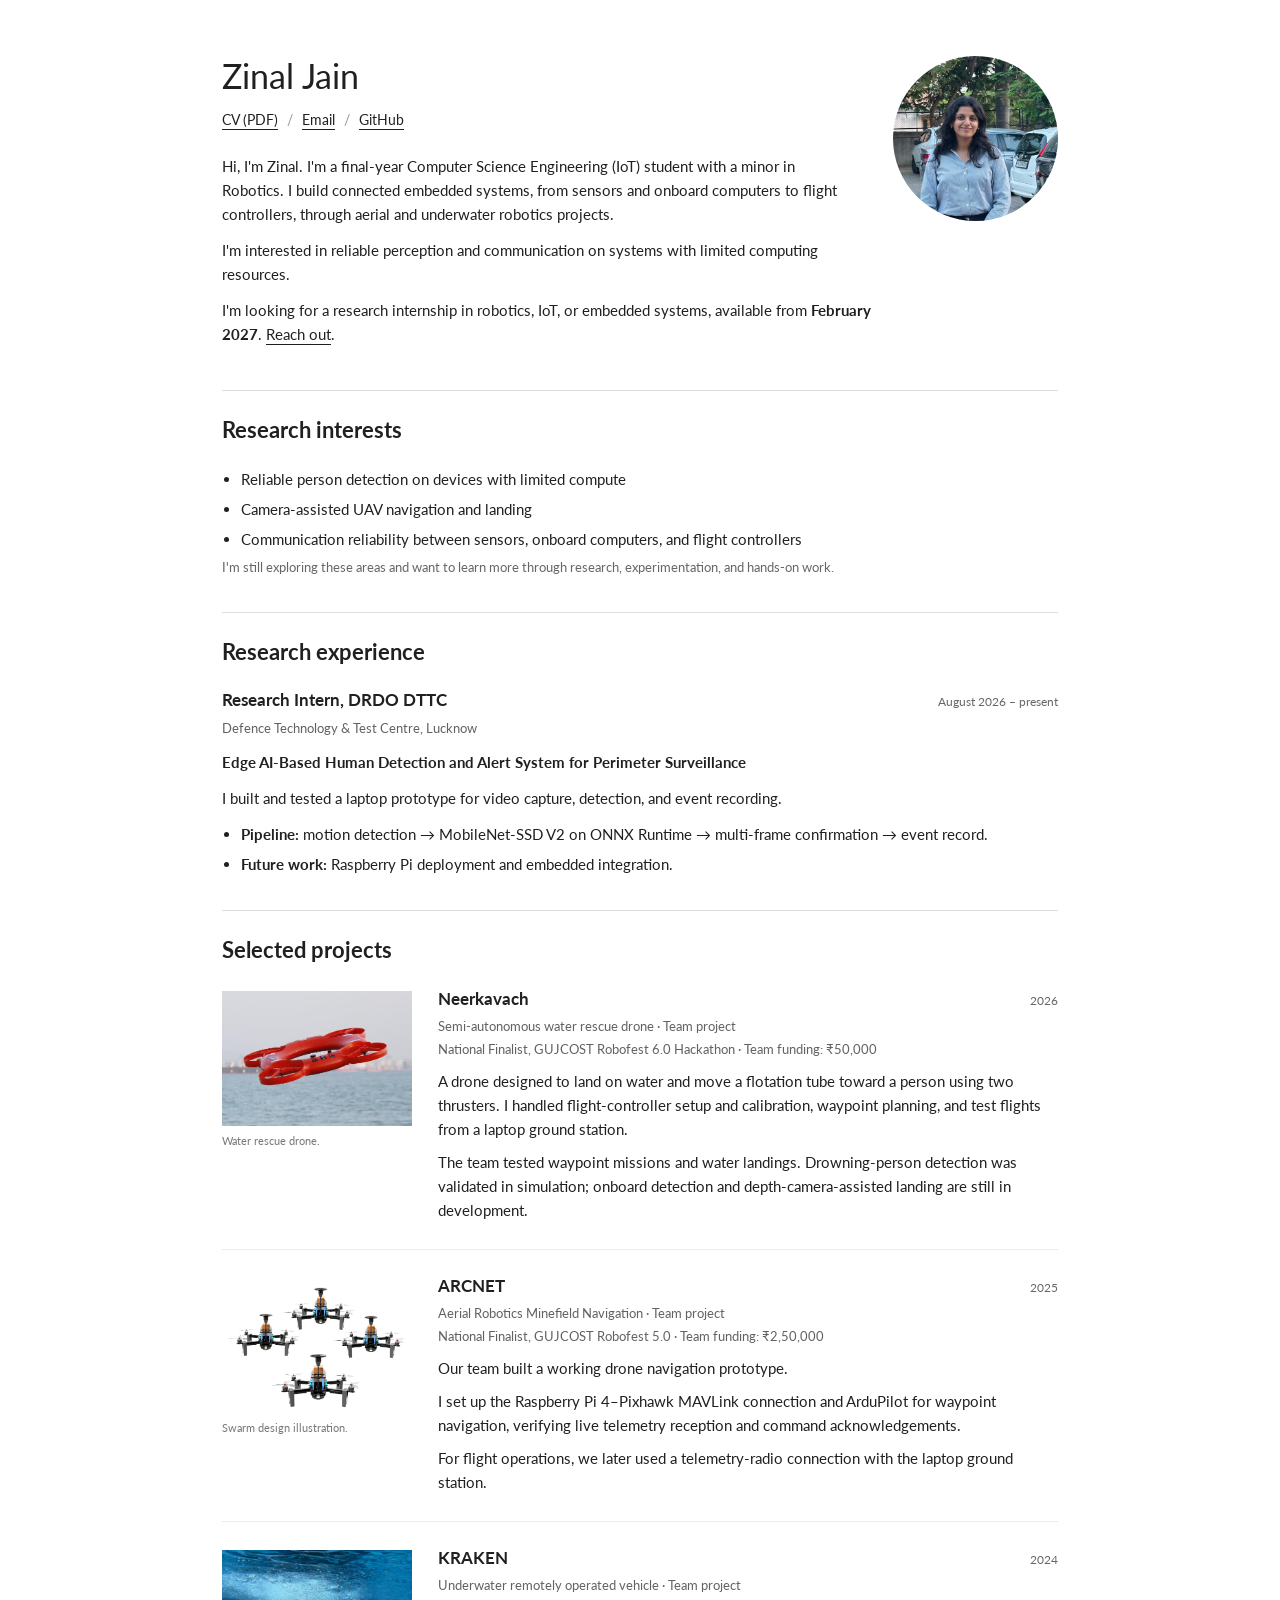
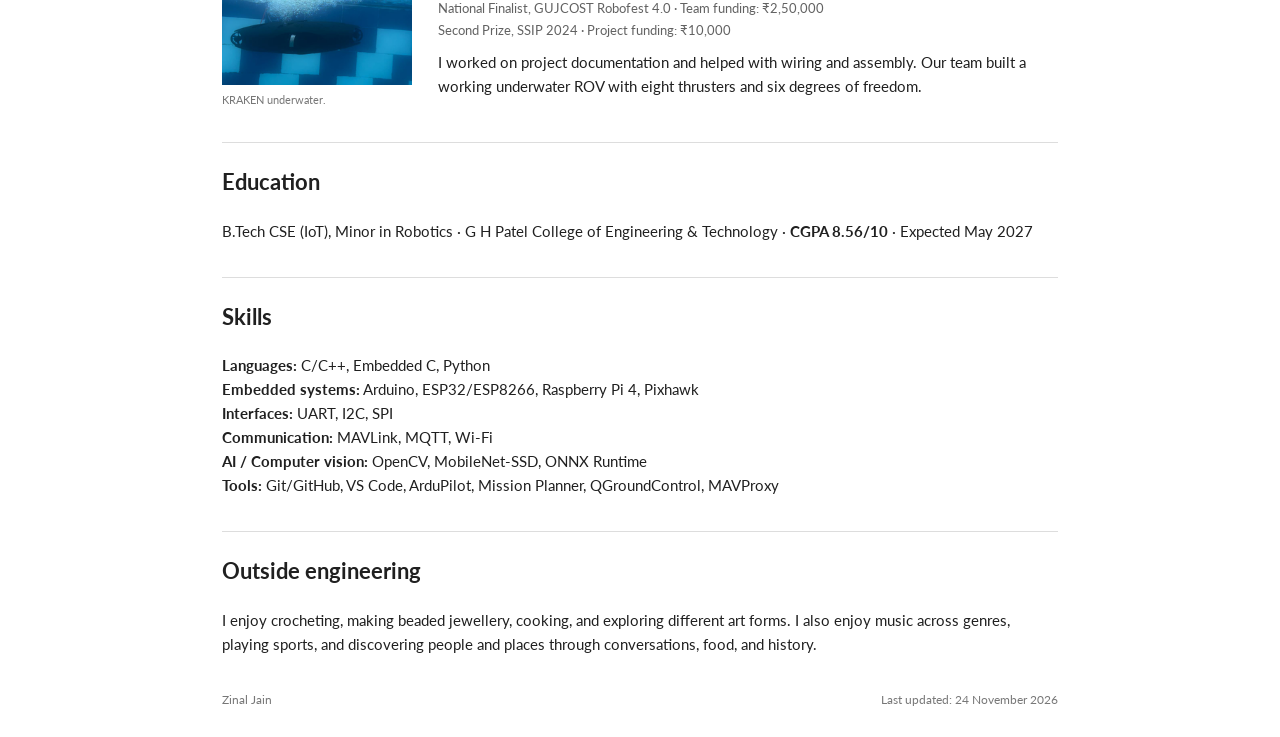
==== commit deff239f: "Refine research portfolio and February 2027 availability" ====
--- a/index.html
+++ b/index.html
@@ -1,25 +1,28 @@
 <!doctype html>
-<html lang="en"><head><meta charset="utf-8"><meta name="viewport" content="width=device-width, initial-scale=1"><title>Zinal Jain | Robotics, Embedded Systems &amp; IoT</title><meta name="description" content="Zinal Jain, Computer Science Engineering (IoT) student. Research experience in edge AI and projects in UAV navigation and underwater robotics."><link rel="preconnect" href="https://fonts.googleapis.com"><link rel="preconnect" href="https://fonts.gstatic.com" crossorigin><link href="https://fonts.googleapis.com/css2?family=Lato:wght@400;700&display=swap" rel="stylesheet"><link rel="stylesheet" href="style.css?v=20261124"></head>
+<html lang="en"><head><meta charset="utf-8"><meta name="viewport" content="width=device-width, initial-scale=1"><title>Zinal Jain | Robotics, Embedded Systems &amp; IoT</title><meta name="description" content="Zinal Jain, Computer Science Engineering (IoT) student. Research experience in edge AI and projects in UAV navigation and underwater robotics."><link rel="preconnect" href="https://fonts.googleapis.com"><link rel="preconnect" href="https://fonts.gstatic.com" crossorigin><link href="https://fonts.googleapis.com/css2?family=Lato:wght@400;700&display=swap" rel="stylesheet"><link rel="stylesheet" href="style.css?v=research-preview1"></head>
 <body><main>
 <section class="intro" aria-label="About me"><div class="portrait-frame"><img src="zinal-jain-original.jpg" alt="Zinal Jain" width="960" height="1280"></div><div class="intro-text">
 <h1>Zinal Jain</h1>
-<div class="contact-links"><a href="Zinal_Jain_CV.pdf" download>CV (PDF)</a><span aria-hidden="true"> / </span><a href="mailto:zinalj1605@gmail.com">Email</a><span aria-hidden="true"> / </span><a href="https://github.com/zinaljain" target="_blank" rel="noopener noreferrer">GitHub</a></div>
-<p>Hi, I’m Zinal! I’m a final-year Computer Science Engineering (IoT) student with a minor in Robotics. Through aerial and underwater robotics projects, I’ve become interested in how robots perceive their surroundings and navigate reliably with limited computing resources.</p>
-<p>Outside engineering, I enjoy crocheting, making beaded jewellery and small toys, cooking, and exploring different art forms. I also enjoy music across genres, playing sports, and discovering people and places through conversations, food, and history.</p>
-<p>I’m looking for a robotics research internship. <a href="mailto:zinalj1605@gmail.com">Reach out</a>.</p>
+<div class="contact-links"><a href="https://zinaljain.github.io/Zinal_Jain_CV.pdf" download>CV (PDF)</a><span aria-hidden="true"> / </span><a href="mailto:zinalj1605@gmail.com">Email</a><span aria-hidden="true"> / </span><a href="https://github.com/zinaljain" target="_blank" rel="noopener noreferrer">GitHub</a></div>
+<p>Hi, I'm Zinal. I'm a final-year Computer Science Engineering (IoT) student with a minor in Robotics. I build connected embedded systems, from sensors and onboard computers to flight controllers, through aerial and underwater robotics projects.</p>
+<p>I'm interested in reliable perception and communication on systems with limited computing resources.</p>
+<p>I'm looking for a research internship in robotics, IoT, or embedded systems, available from <strong>February 2027</strong>. <a href="mailto:zinalj1605@gmail.com">Reach out</a>.</p>
 </div></section>
 
-<section><h2>Research interests</h2>
-<ul>
-  <li>Reliable person detection on devices with limited compute</li>
-  <li>Camera-assisted UAV navigation and landing</li>
-  <li>Communication reliability between onboard computers and flight controllers</li>
-</ul></section>
+<section class="research-themes" aria-labelledby="interests-heading">
+  <h2 id="interests-heading">Research interests</h2>
+  <ul>
+    <li>Reliable person detection on devices with limited compute</li>
+    <li>Camera-assisted UAV navigation and landing</li>
+    <li>Communication reliability between sensors, onboard computers, and flight controllers</li>
+  </ul>
+  <p class="research-note">I'm still exploring these areas and want to learn more through research, experimentation, and hands-on work.</p>
+</section>
 <section><h2>Research experience</h2>
 <article><div class="entry-heading"><h3>Research Intern, DRDO DTTC</h3><span>August 2026 – present</span></div><p class="subheading">Defence Technology &amp; Test Centre, Lucknow</p>
 <p><strong>Edge AI-Based Human Detection and Alert System for Perimeter Surveillance</strong></p>
 <p>I built and tested a laptop prototype for video capture, detection, and event recording.</p>
-<ul><li><strong>Pipeline:</strong> motion detection → MobileNet-SSD V2 on ONNX Runtime → multi-frame confirmation → event record.</li><li>Future work: Raspberry Pi deployment and embedded integration.</li></ul></article></section>
+<ul><li><strong>Pipeline:</strong> motion detection → MobileNet-SSD V2 on ONNX Runtime → multi-frame confirmation → event record.</li><li><strong>Future work:</strong> Raspberry Pi deployment and embedded integration.</li></ul></article></section>
 
 <section aria-labelledby="projects-heading">
   <h2 id="projects-heading">Selected projects</h2>
@@ -30,9 +33,9 @@
     </figure>
     <div>
       <div class="entry-heading"><h3>Neerkavach</h3><span>2026</span></div>
-      <p class="subheading">Semi-autonomous water rescue drone · Team project<br>National Finalist, GUJCOST Robofest 6.0 · Team funding: ₹50,000</p>
+      <p class="subheading">Semi-autonomous water rescue drone · Team project<br>National Finalist, GUJCOST Robofest 6.0 Hackathon · Team funding: ₹50,000</p>
       <p>A drone designed to land on water and move a flotation tube toward a person using two thrusters. I handled flight-controller setup and calibration, waypoint planning, and test flights from a laptop ground station.</p>
-      <p>The team tested waypoint missions and water landings. Person detection was validated in simulation; onboard detection and depth-camera-assisted landing are still in development.</p>
+      <p>The team tested waypoint missions and water landings. Drowning-person detection was validated in simulation; onboard detection and depth-camera-assisted landing are still in development.</p>
     </div>
   </article>
   <article class="project">
@@ -68,6 +71,7 @@
 <strong>Communication:</strong> MAVLink, MQTT, Wi-Fi<br>
 <strong>AI / Computer vision:</strong> OpenCV, MobileNet-SSD, ONNX Runtime<br>
 <strong>Tools:</strong> Git/GitHub, VS Code, ArduPilot, Mission Planner, QGroundControl, MAVProxy</p></section>
+<section class="outside"><h2>Outside engineering</h2><p>I enjoy crocheting, making beaded jewellery, cooking, and exploring different art forms. I also enjoy music across genres, playing sports, and discovering people and places through conversations, food, and history.</p></section>
 </main><footer><span>Zinal Jain</span><span>Last updated: 24 November 2026</span></footer></body></html>
 
 
--- a/style.css
+++ b/style.css
@@ -1,120 +1,248 @@
-*{box-sizing:border-box}html{color-scheme:light}body{background:#fff;color:#171717;margin:0;font:15px/1.55 Lato,Verdana,Helvetica,Arial,sans-serif}main{width:min(100%,850px);margin:62px auto 34px;padding:0 25px}h1,h2,h3{font-weight:400;color:#111}h1{font-size:32px;line-height:1.2;margin:0 0 13px;text-align:center}h2{font-size:24px;line-height:1.25;margin:0 0 16px}h3{font-size:17px;font-weight:700;line-height:1.45;margin:0 0 4px}p{margin:0 0 12px}a,a:visited{color:#222;text-decoration:underline;text-underline-offset:3px;text-decoration-thickness:1px}a:hover{color:#555}a:focus-visible{outline:2px solid #555;outline-offset:4px}.intro{display:grid;grid-template-columns:minmax(0,1fr) 200px;gap:34px;align-items:center;margin-bottom:30px}.intro-text p:last-child{margin:0}.contact-links{display:flex;justify-content:center;align-items:baseline;gap:8px;flex-wrap:wrap;margin:0 0 19px;font-size:15px}.contact-links span{color:#777}.portrait-frame{position:relative;width:200px;height:200px;overflow:hidden;border-radius:50%}.portrait-frame img{width:100%;height:100%;object-fit:cover;transform:scale(2);transform-origin:47% 62%}section{margin-bottom:30px}.entry-heading{display:flex;justify-content:space-between;align-items:baseline;gap:20px}.entry-heading>span{font-size:13px;color:#666;white-space:nowrap}.subheading{font-size:14px;color:#656565;margin-bottom:10px}article{margin-bottom:27px}article:last-child{margin-bottom:0}ul{padding-left:20px;margin:0 0 12px}li{margin-bottom:4px}.recognition{font-size:14px;margin:12px 0 0;line-height:1.6}.recognition strong{font-weight:700}.compact h2{margin-bottom:12px}.certifications{font-size:13px;color:#555}.compact p:last-child{margin-bottom:0}footer{width:min(100%,850px);margin:0 auto;padding:0 25px 26px;display:flex;justify-content:space-between;gap:16px;flex-wrap:wrap;color:#777;font-size:12px}@media(max-width:650px){main{margin:28px auto 25px;padding:0 22px}.intro{grid-template-columns:1fr;gap:19px;margin-bottom:25px}.intro-text{order:2}.portrait-frame{order:1;width:155px;height:155px;margin:auto}h1{font-size:30px}.contact-links{margin-bottom:17px}.entry-heading{display:block}.entry-heading>span{display:block;margin-bottom:6px}.subheading{margin-bottom:10px}h2{font-size:22px}.intro p{font-size:15px}.recognition{font-size:13px}footer{padding:0 22px 22px}.compact p{overflow-wrap:anywhere}}@media print{main{margin-top:20px}article{break-inside:avoid}a{color:inherit}}
-
-/* Separate section types while keeping the academic layout plain. */
-main>section:not(.intro){padding-top:23px;border-top:1px solid #e5e5e5;margin-bottom:28px}
-h2{font-size:23px;font-weight:400;margin-bottom:17px}
-article+article{padding-top:20px;border-top:1px solid #ededed}
-.dated-list{margin:0}.dated-list>div{display:grid;grid-template-columns:85px minmax(0,1fr);gap:17px;margin-bottom:13px}.dated-list>div:last-child{margin-bottom:0}.dated-list dt{color:#666;font-size:14px;font-variant-numeric:tabular-nums}.dated-list dd{margin:0}.awards dd{font-size:14px}.awards dd strong{font-size:15px;font-weight:700}
-@media(max-width:650px){main>section:not(.intro){padding-top:21px;margin-bottom:24px}.dated-list>div{grid-template-columns:68px minmax(0,1fr);gap:10px}.dated-list dt{font-size:13px}h2{font-size:22px}}
-
-.project {
-  display: grid;
-  grid-template-columns: 210px minmax(0, 1fr);
-  gap: 24px;
-  align-items: start;
-}
-.project figure { margin: 0; }
-.project img { display: block; width: 100%; height: auto; }
-.project figcaption { margin-top: 7px; font-size: 12px; line-height: 1.45; color: #656565; }
-.project-figures { display: grid; gap: 15px; }
-.development { font-size: 14px; color: #555; }
-@media (max-width: 650px) {
-  .project { grid-template-columns: 1fr; gap: 16px; }
-  .project > figure, .project-figures { max-width: 340px; width: 100%; }
-}
-
-/* Compact academic project rows. */
-.project {
-  grid-template-columns: 180px minmax(0, 1fr);
-  gap: 23px;
-  margin-bottom: 23px;
-}
-.project > figure { padding-top: 3px; }
-.project img {
-  width: 180px;
-  height: 130px;
-  object-fit: contain;
-}
-.project img[src="neerkavach.png"] { object-fit: cover; object-position: center 54%; }
-.project img[src="kraken-underwater.png"] { object-fit: cover; }
-.project figcaption { font-size: 11px; margin-top: 5px; }
-.project p { margin-bottom: 8px; }
-.project p:last-child { margin-bottom: 0; }
-.project .subheading { margin-bottom: 9px; font-size: 13px; }
-.project h3 { font-size: 17px; }
-.project .entry-heading > span { font-size: 12px; }
-@media (max-width: 650px) {
-  .project { grid-template-columns: 1fr; gap: 12px; }
-  .project img { width: min(100%, 280px); height: 160px; }
-  .project > figure { max-width: 280px; }
-}
-
-/* Academic section hierarchy and flowing introduction. */
-.intro {
-  display: flow-root;
-  margin-bottom: 28px;
-}
-.intro .portrait-frame {
-  float: right;
-  margin: 2px 0 18px 30px;
-}
-.intro-text p { margin-bottom: 13px; }
-main > section:not(.intro) {
-  padding-top: 22px;
-  margin-bottom: 27px;
-}
-main > section > h2 {
-  font-size: 24px;
-  font-weight: 700;
-  line-height: 1.3;
-  margin-bottom: 16px;
-}
-.entry-heading h3 { font-size: 16px; font-weight: 700; }
-.entry-heading > span {
-  font-size: 12px;
-  line-height: 1.5;
-  font-variant-numeric: tabular-nums;
-}
-.dated-list dt {
-  font-size: 12px;
-  line-height: 1.8;
-  font-variant-numeric: tabular-nums;
-}
-@media (max-width: 650px) {
-  .intro .portrait-frame {
-    float: none;
-    margin: 0 auto 20px;
-  }
-  main > section > h2 { font-size: 22px; }
-  .entry-heading > span { margin-bottom: 5px; }
-}
-
-/* Keep the portrait out of the old two-column grid. */
-section.intro {
-  display: block;
-  width: 100%;
-}
-section.intro::after {
-  content: "";
-  display: block;
-  clear: both;
-}
-section.intro > .intro-text {
-  display: block;
-  width: auto;
-  min-width: 0;
-}
-section.intro > .portrait-frame {
-  float: right;
-  width: 180px;
-  height: 180px;
-  margin: 2px 0 18px 28px;
-}
-@media (max-width: 650px) {
-  section.intro > .portrait-frame {
-    float: none;
-    width: 150px;
-    height: 150px;
-    margin: 0 auto 20px;
-  }
-}
+* {
+  box-sizing: border-box;
+}
+:root {
+  color-scheme: light;
+}
+body {
+  margin: 0;
+  background: #fff;
+  color: #202020;
+  font: 15px/1.6 Lato, Verdana, Helvetica, Arial, sans-serif;
+}
+main, footer {
+  width: min(100%, 900px);
+  margin: auto;
+  padding: 0 32px;
+}
+main {
+  padding-top: 56px;
+}
+a, a:visited {
+  color: inherit;
+  text-decoration: underline;
+  text-underline-offset: 4px;
+  text-decoration-thickness: 1px;
+}
+a:hover {
+  color: #666;
+}
+a:focus-visible {
+  outline: 2px solid #333;
+  outline-offset: 4px;
+}
+h1, h2, h3, p {
+  margin-top: 0;
+}
+h1 {
+  font-size: 34px;
+  font-weight: 400;
+  line-height: 1.2;
+  margin-bottom: 12px;
+}
+h2 {
+  font-size: 22px;
+  font-weight: 700;
+  line-height: 1.3;
+  margin-bottom: 22px;
+}
+h3 {
+  font-size: 17px;
+  font-weight: 700;
+  line-height: 1.4;
+  margin-bottom: 5px;
+}
+p {
+  margin-bottom: 12px;
+}
+section {
+  margin-bottom: 34px;
+}
+main > section:not(.intro) {
+  border-top: 1px solid #ddd;
+  padding-top: 25px;
+}
+.intro {
+  display: flow-root;
+  margin-bottom: 32px;
+}
+.portrait-frame {
+  float: right;
+  width: 165px;
+  height: 165px;
+  margin: 0 0 22px 34px;
+  border-radius: 50%;
+  overflow: hidden;
+}
+.portrait-frame img {
+  display: block;
+  width: 100%;
+  height: 100%;
+  object-fit: cover;
+  transform: scale(2);
+  transform-origin: 47% 62%;
+}
+.intro-text p {
+  max-width: 680px;
+}
+.contact-links {
+  display: flex;
+  gap: 9px;
+  flex-wrap: wrap;
+  margin-bottom: 23px;
+  font-size: 14px;
+}
+.contact-links span {
+  color: #999;
+}
+.themes {
+  margin: 0;
+}
+.themes > div {
+  display: grid;
+  grid-template-columns: 175px minmax(0, 1fr);
+  gap: 24px;
+  padding-bottom: 15px;
+}
+.themes dt {
+  font-weight: 700;
+}
+.themes dd {
+  margin: 0;
+}
+.research-note {
+  font-size: 13px;
+  color: #666;
+  margin: 3px 0 0;
+}
+.entry-heading {
+  display: flex;
+  justify-content: space-between;
+  align-items: baseline;
+  gap: 20px;
+}
+.entry-heading > span {
+  color: #666;
+  font-size: 12px;
+  white-space: nowrap;
+  font-variant-numeric: tabular-nums;
+}
+.subheading {
+  font-size: 13px;
+  line-height: 1.7;
+  color: #626262;
+  margin-bottom: 11px;
+}
+ul {
+  padding-left: 19px;
+  margin: 0;
+}
+li {
+  margin-bottom: 6px;
+}
+article > p:last-child {
+  margin-bottom: 0;
+}
+.project {
+  display: grid;
+  grid-template-columns: 190px minmax(0, 1fr);
+  gap: 26px;
+  align-items: start;
+  margin-bottom: 27px;
+}
+.project + .project {
+  padding-top: 24px;
+  border-top: 1px solid #ececec;
+}
+.project:last-child {
+  margin-bottom: 0;
+}
+figure {
+  margin: 4px 0 0;
+}
+.project img {
+  display: block;
+  width: 100%;
+  height: 135px;
+  object-fit: contain;
+}
+.project img[src="neerkavach.png"] {
+  object-fit: cover;
+  object-position: center 54%;
+}
+.project img[src="kraken-underwater.png"] {
+  object-fit: cover;
+}
+figcaption {
+  font-size: 11px;
+  line-height: 1.5;
+  margin-top: 7px;
+  color: #777;
+}
+.project p {
+  margin-bottom: 9px;
+}
+.project p:last-child {
+  margin-bottom: 0;
+}
+.compact p, .outside p {
+  margin-bottom: 0;
+}
+footer {
+  display: flex;
+  justify-content: space-between;
+  flex-wrap: wrap;
+  gap: 12px;
+  padding-bottom: 28px;
+  font-size: 12px;
+  color: #777;
+}
+@media (max-width: 650px) {
+  main, footer {
+    padding-left: 22px;
+    padding-right: 22px;
+  }
+  main {
+    padding-top: 30px;
+  }
+  h1 {
+    font-size: 30px;
+  }
+  .portrait-frame {
+    float: none;
+    width: 145px;
+    height: 145px;
+    margin: 0 0 22px;
+  }
+  .themes > div {
+    display: block;
+  }
+  .themes dt {
+    margin-bottom: 4px;
+  }
+  .project {
+    grid-template-columns: 1fr;
+    gap: 16px;
+  }
+  .project figure {
+    width: min(100%, 280px);
+  }
+  .project img {
+    height: 160px;
+  }
+  .entry-heading {
+    display: block;
+    margin-bottom: 5px;
+  }
+  .entry-heading > span {
+    display: block;
+  }
+}
+@media print {
+  main {
+    padding-top: 0;
+  }
+  article {
+    break-inside: avoid;
+  }
+}
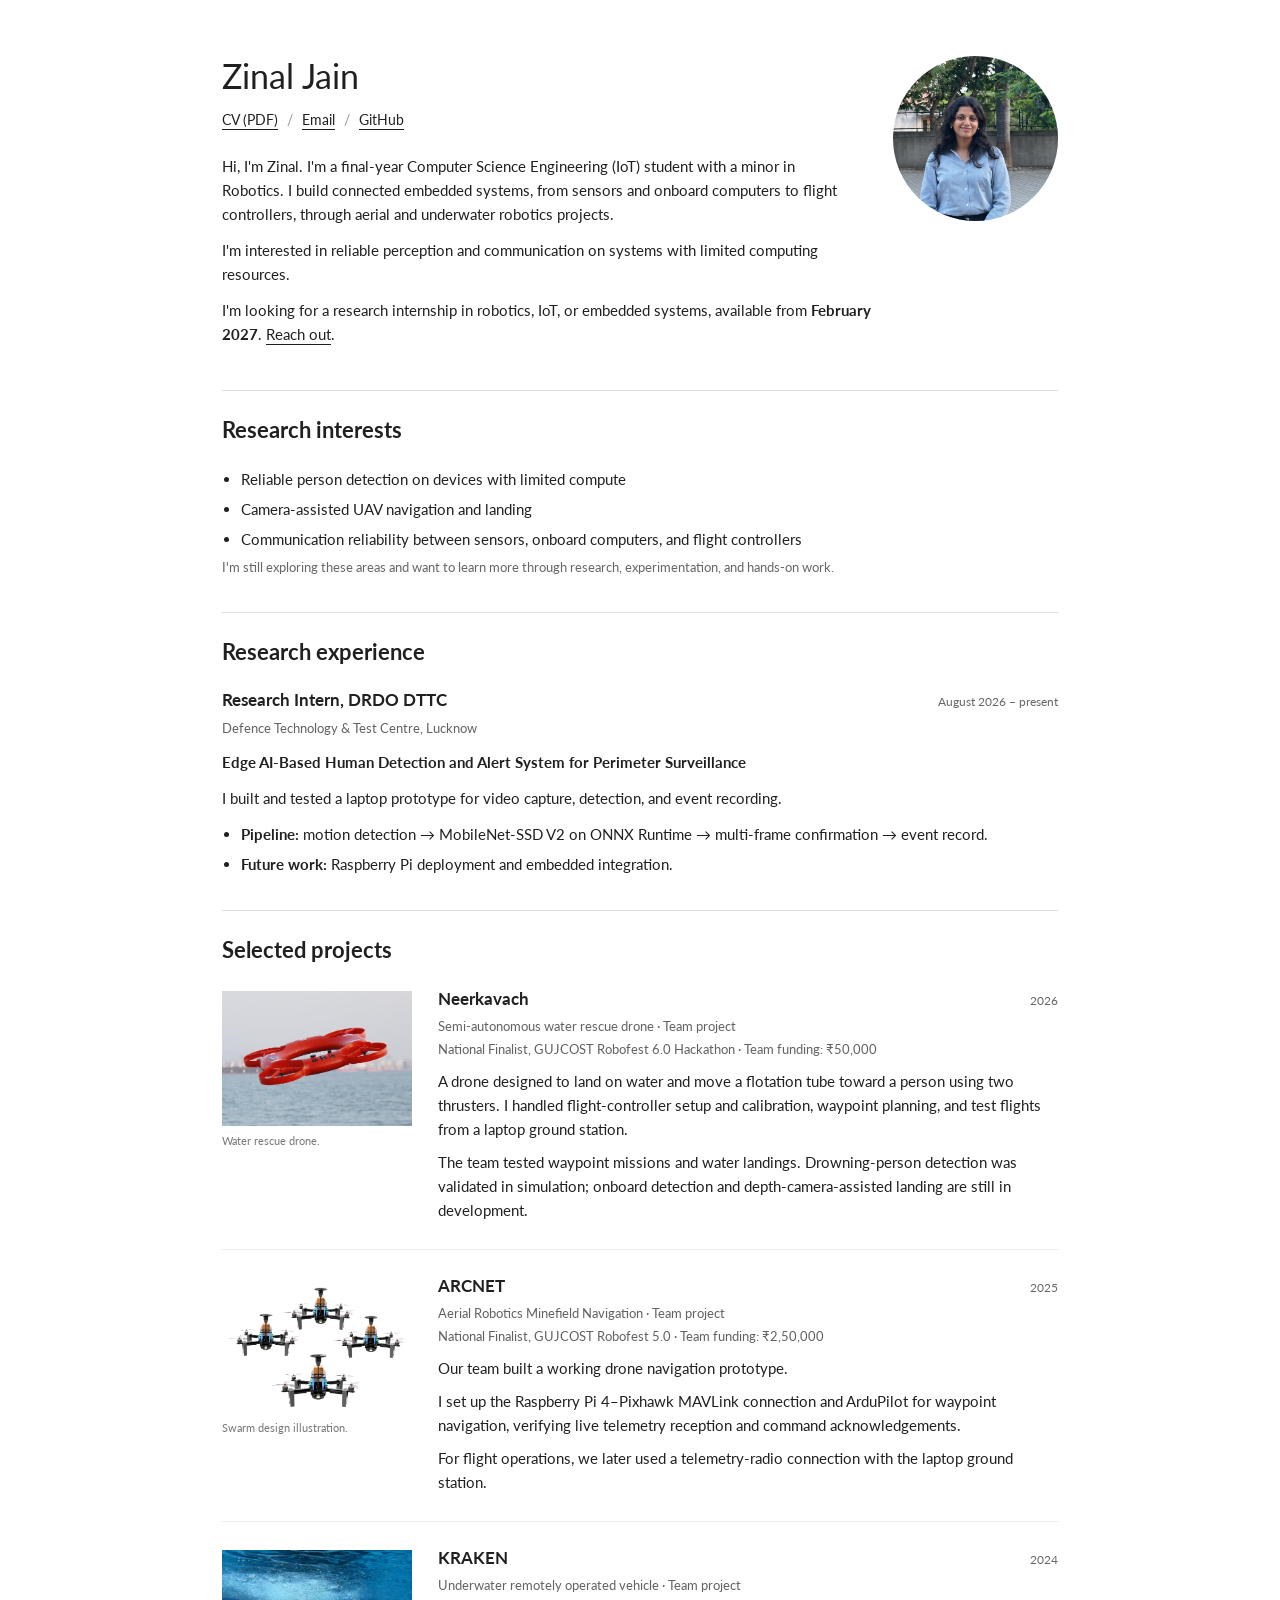
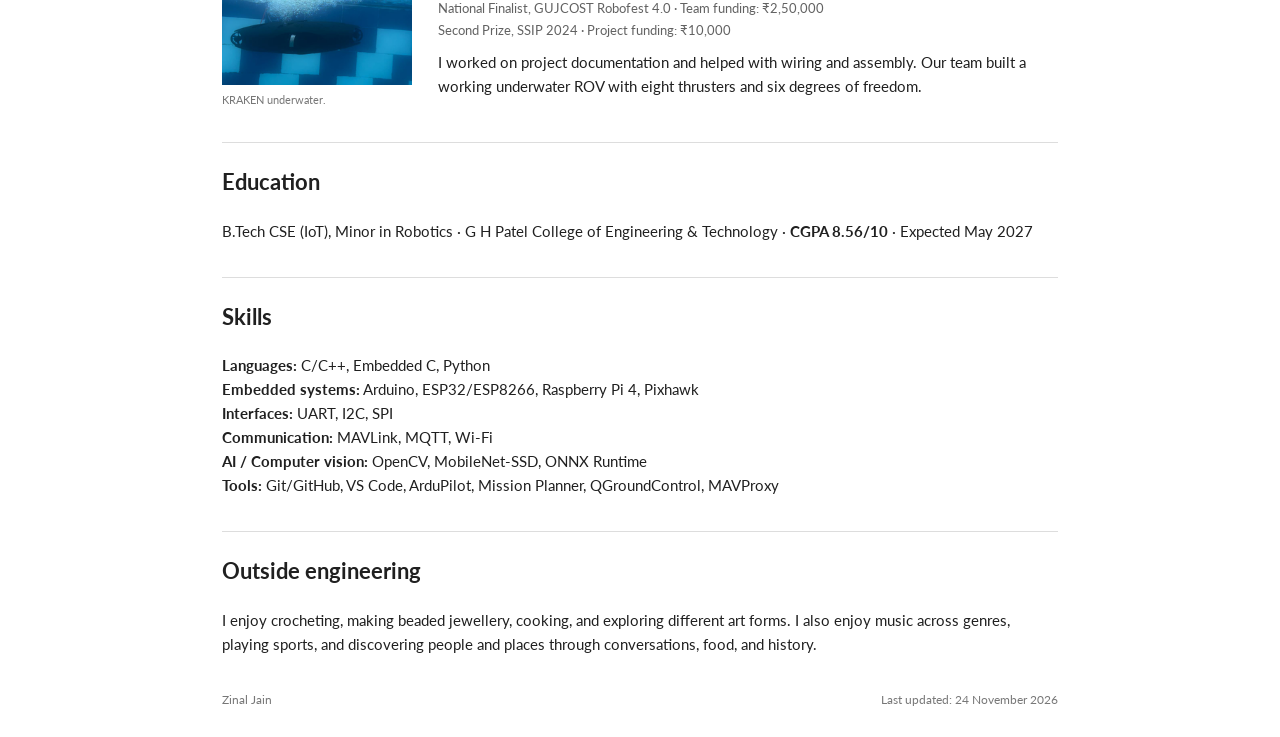
==== commit 15de929b: "Use updated portrait filename to refresh browser caches" ====
--- a/index.html
+++ b/index.html
@@ -1,7 +1,7 @@
 <!doctype html>
 <html lang="en"><head><meta charset="utf-8"><meta name="viewport" content="width=device-width, initial-scale=1"><title>Zinal Jain | Robotics, Embedded Systems &amp; IoT</title><meta name="description" content="Zinal Jain, Computer Science Engineering (IoT) student. Research experience in edge AI and projects in UAV navigation and underwater robotics."><link rel="preconnect" href="https://fonts.googleapis.com"><link rel="preconnect" href="https://fonts.gstatic.com" crossorigin><link href="https://fonts.googleapis.com/css2?family=Lato:wght@400;700&display=swap" rel="stylesheet"><link rel="stylesheet" href="style.css?v=research-preview1"></head>
 <body><main>
-<section class="intro" aria-label="About me"><div class="portrait-frame"><img src="zinal-jain-original.jpg" alt="Zinal Jain" width="960" height="1280"></div><div class="intro-text">
+<section class="intro" aria-label="About me"><div class="portrait-frame"><img src="zinal-jain-portrait.jpg" alt="Zinal Jain" width="960" height="1280"></div><div class="intro-text">
 <h1>Zinal Jain</h1>
 <div class="contact-links"><a href="https://zinaljain.github.io/Zinal_Jain_CV.pdf" download>CV (PDF)</a><span aria-hidden="true"> / </span><a href="mailto:zinalj1605@gmail.com">Email</a><span aria-hidden="true"> / </span><a href="https://github.com/zinaljain" target="_blank" rel="noopener noreferrer">GitHub</a></div>
 <p>Hi, I'm Zinal. I'm a final-year Computer Science Engineering (IoT) student with a minor in Robotics. I build connected embedded systems, from sensors and onboard computers to flight controllers, through aerial and underwater robotics projects.</p>
